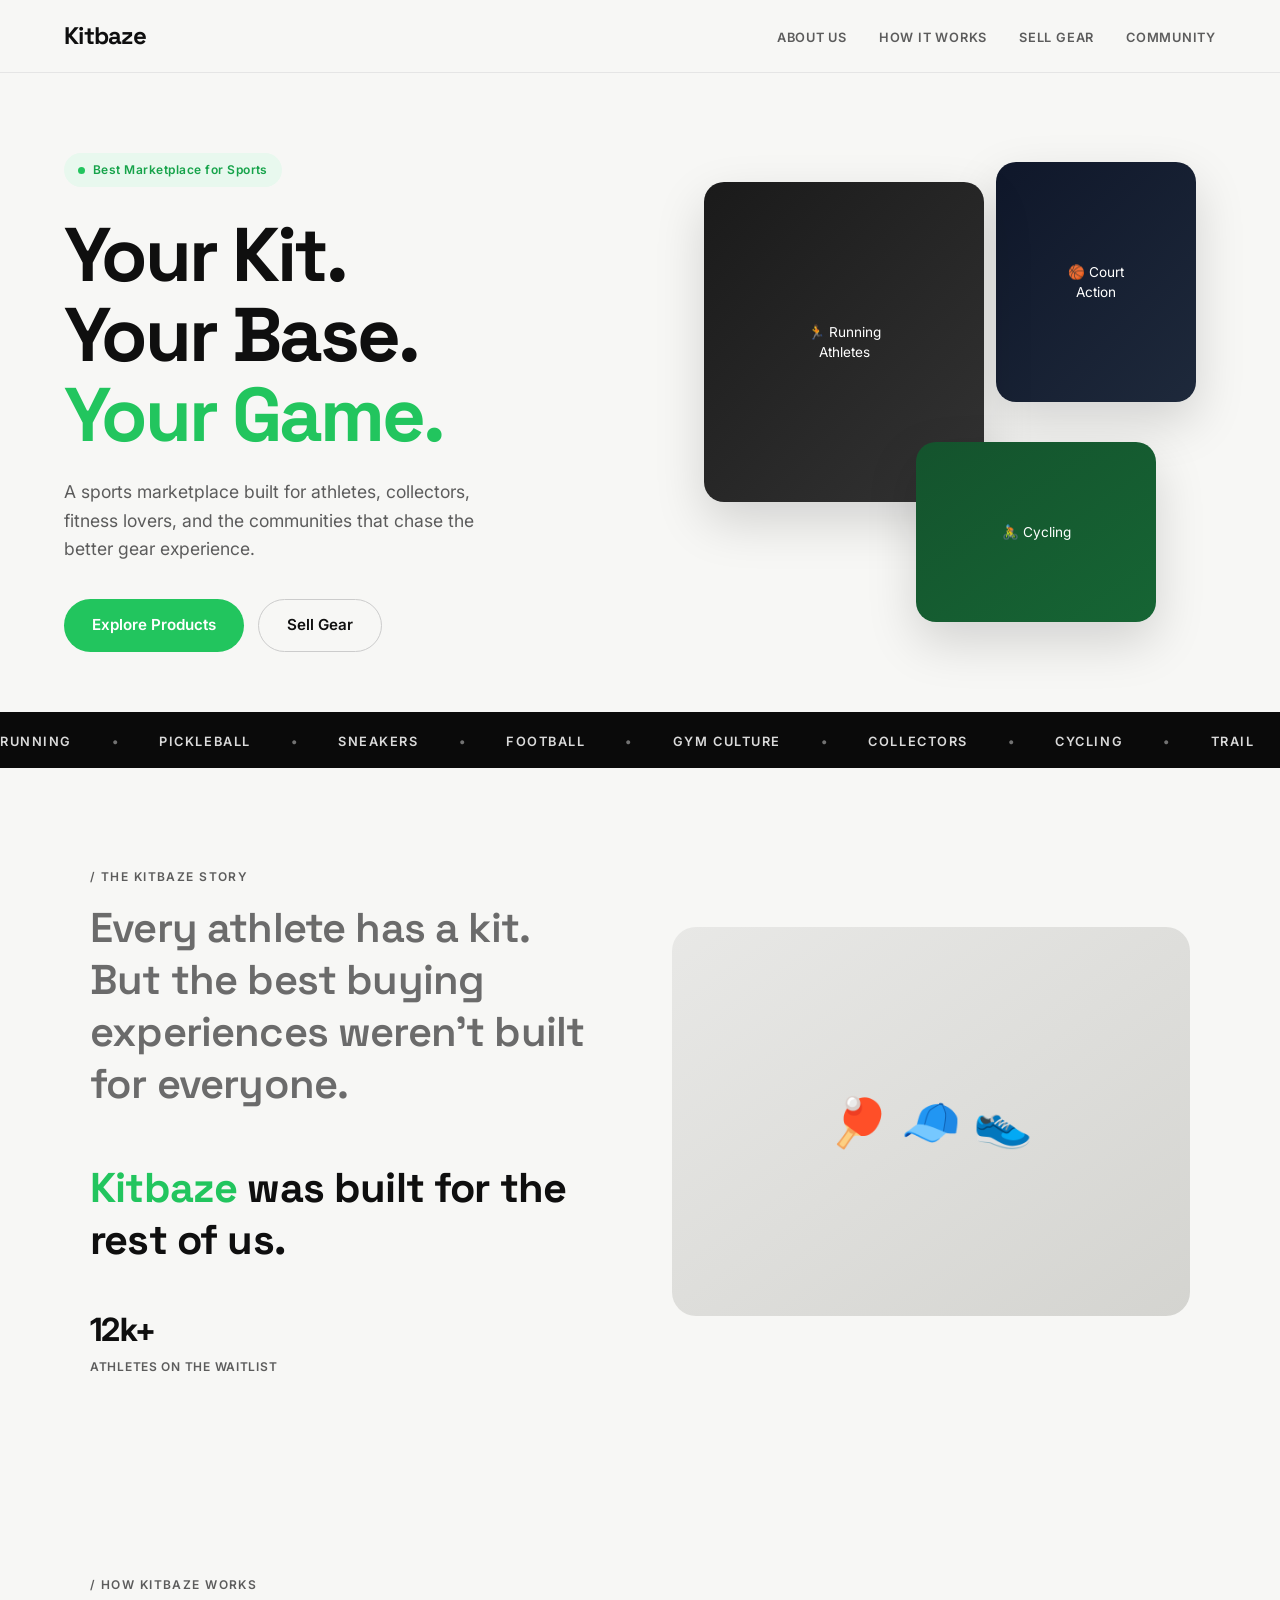
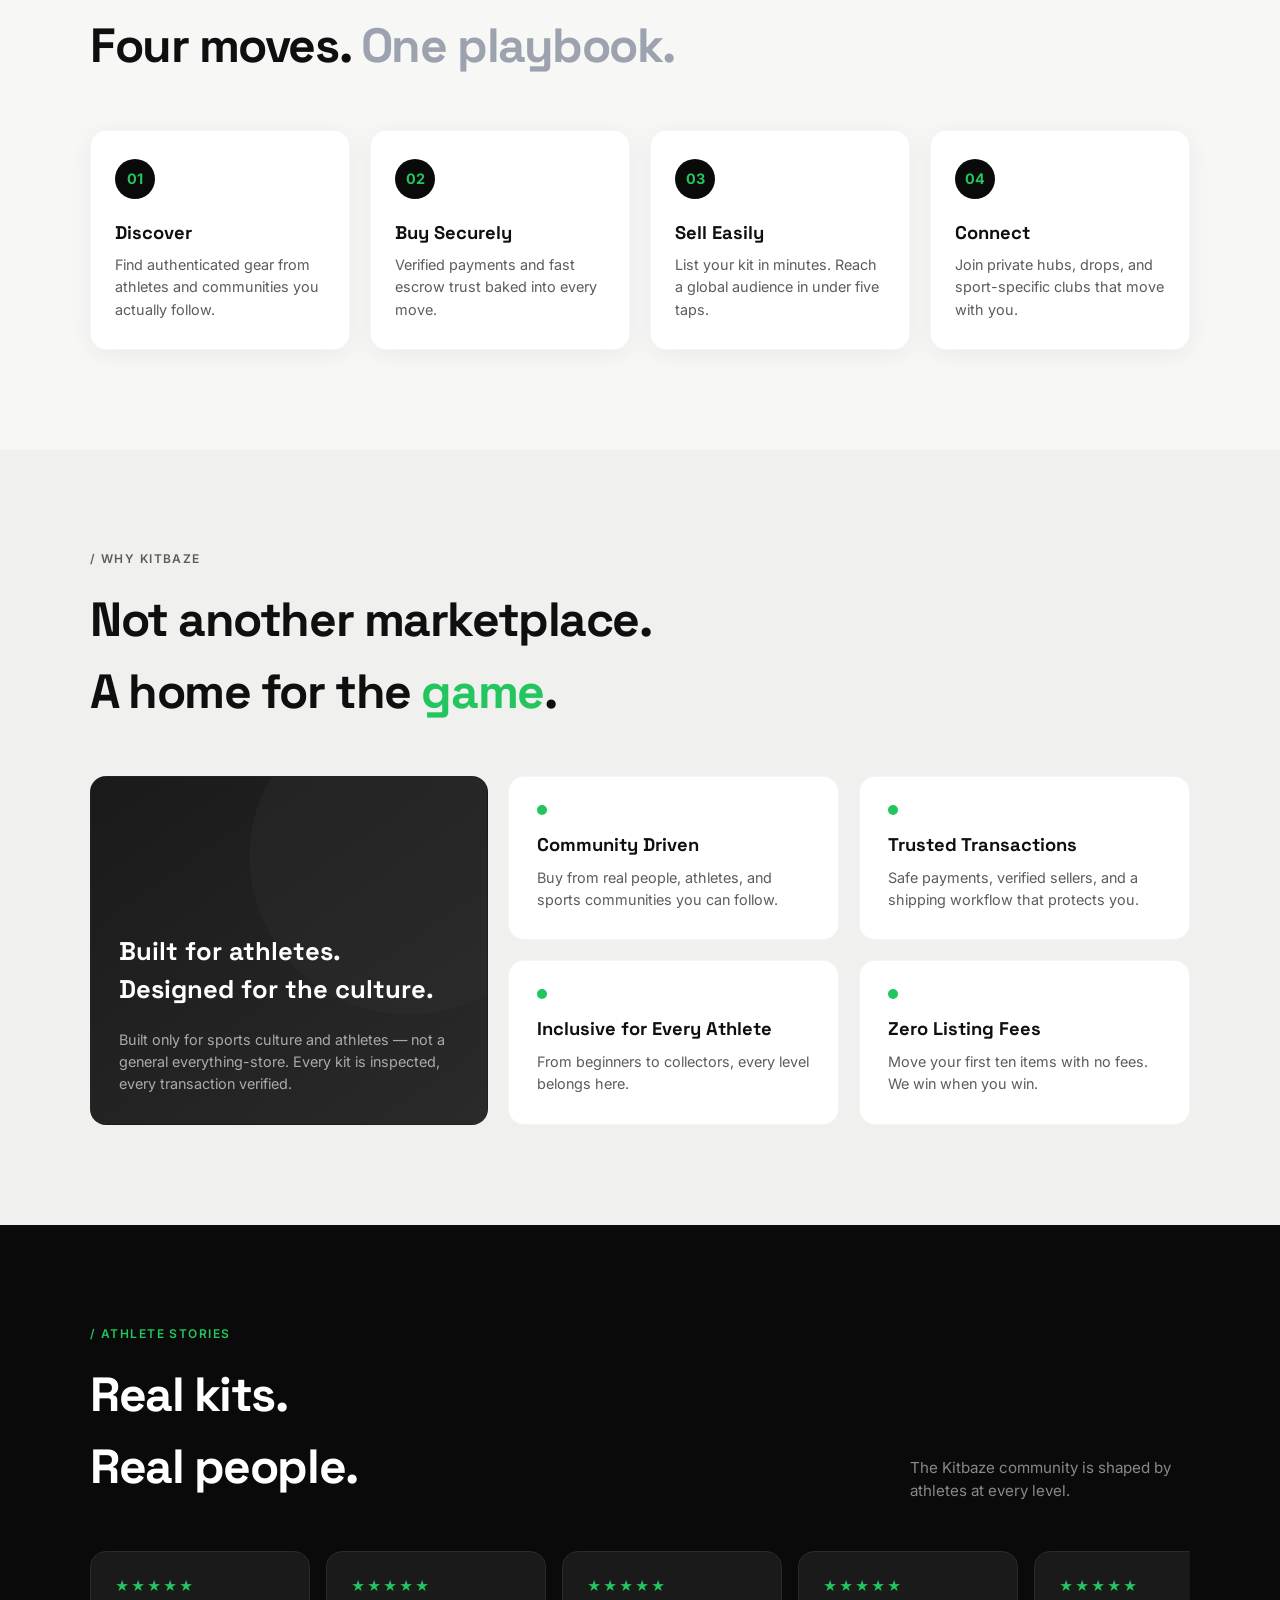
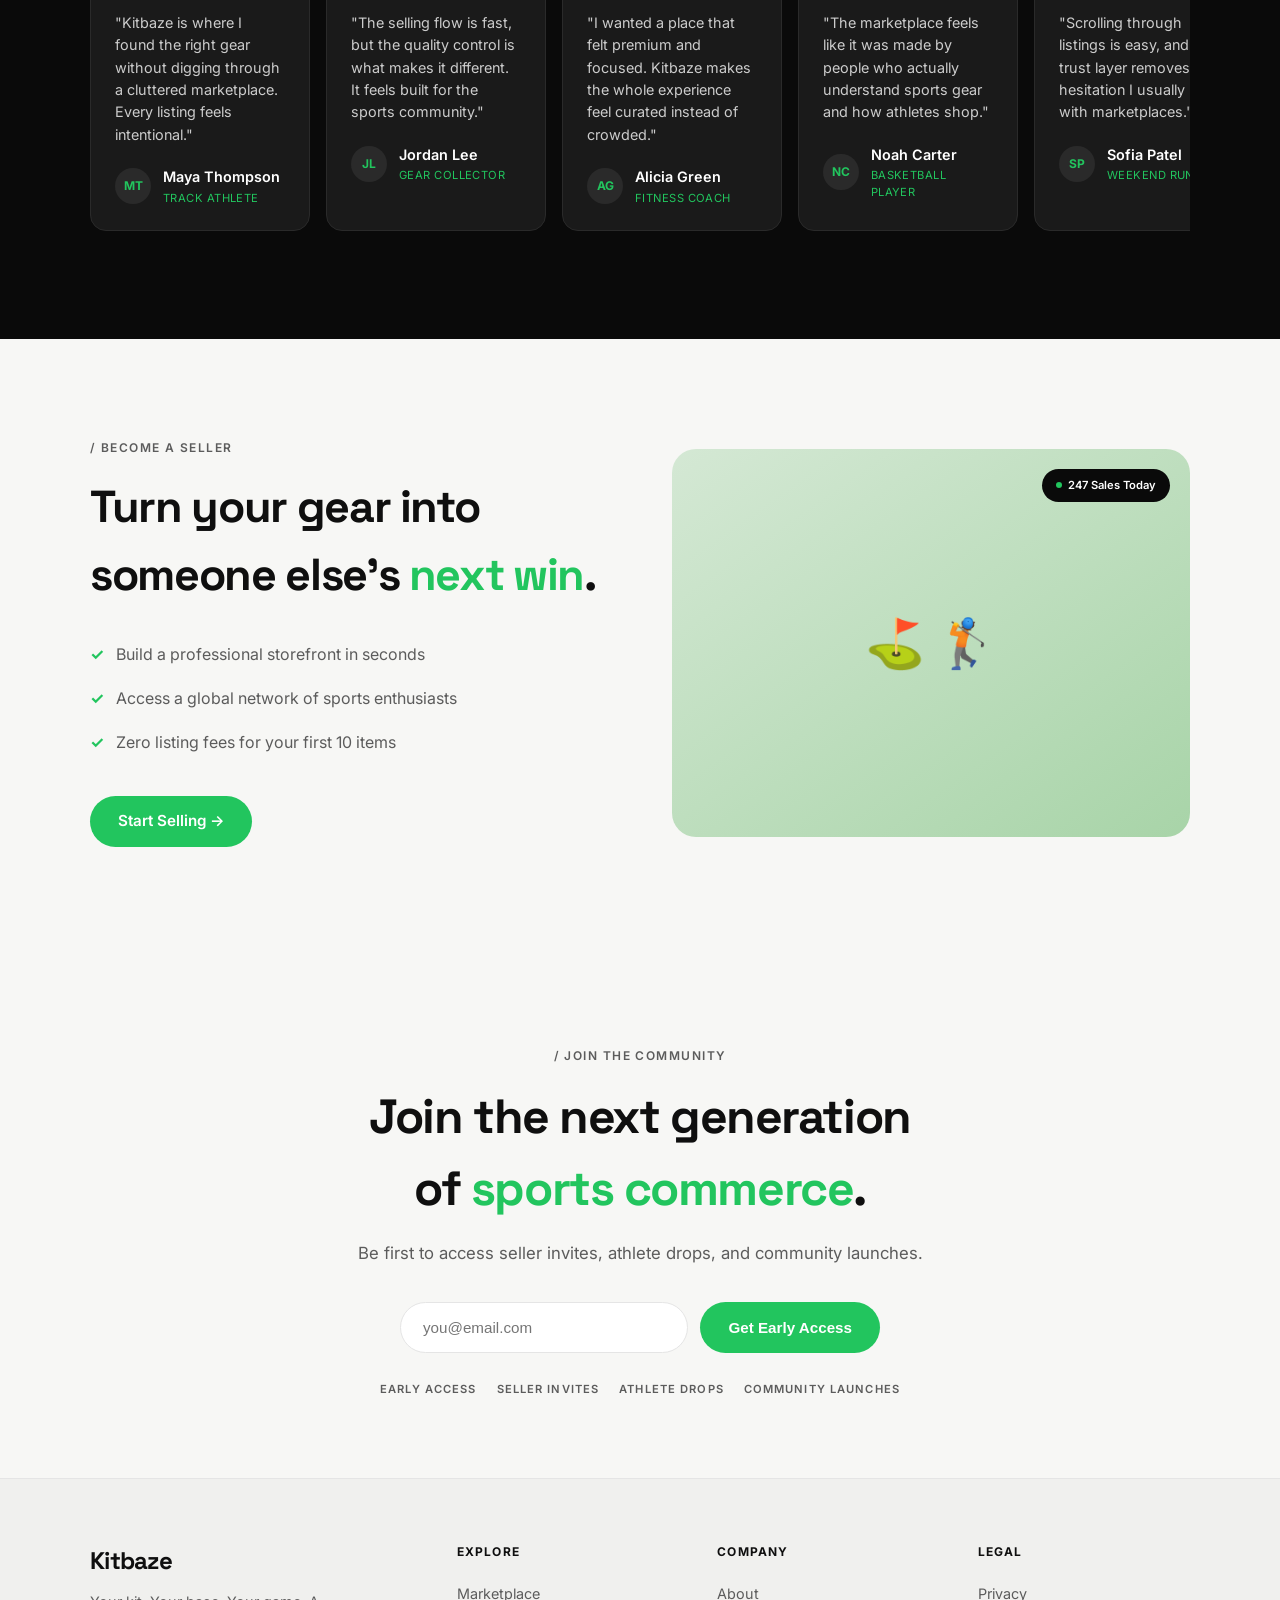
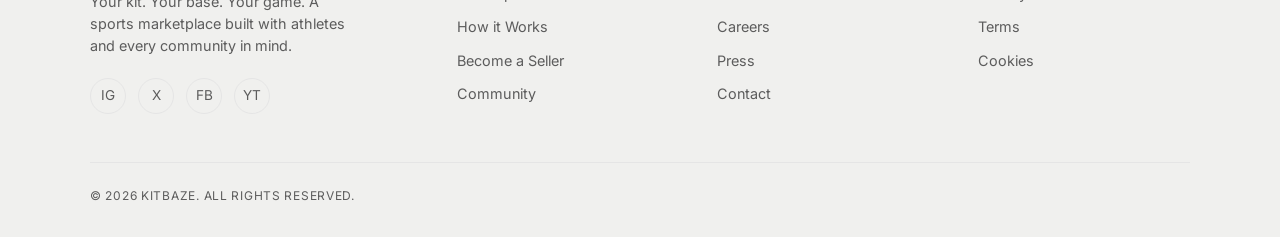
==== index.html @ f2228d8c "Add Kitbaze landing page recreation" ====
<!DOCTYPE html>
<html lang="en">
<head>
  <meta charset="UTF-8" />
  <meta name="viewport" content="width=device-width, initial-scale=1.0" />
  <title>Kitbaze — Your Kit. Your Base. Your Game.</title>
  <meta name="description" content="A sports marketplace built for athletes, collectors, fitness lovers, and the communities that chase the better gear experience." />
  <link rel="preconnect" href="https://fonts.googleapis.com" />
  <link rel="preconnect" href="https://fonts.gstatic.com" crossorigin />
  <link href="https://fonts.googleapis.com/css2?family=Inter:wght@400;500;600;700;800&family=Space+Grotesk:wght@500;600;700&display=swap" rel="stylesheet" />
  <style>
    :root {
      --green: #22c55e;
      --green-dark: #16a34a;
      --green-light: #4ade80;
      --bg: #f7f7f5;
      --bg-card: #ffffff;
      --text: #0f0f0f;
      --text-muted: #5c5c5c;
      --border: #e5e5e5;
      --dark: #0a0a0a;
      --radius: 16px;
      --radius-sm: 12px;
      --shadow: 0 4px 24px rgba(0,0,0,0.06);
    }

    * {
      margin: 0;
      padding: 0;
      box-sizing: border-box;
    }

    html {
      scroll-behavior: smooth;
    }

    body {
      font-family: 'Inter', system-ui, -apple-system, sans-serif;
      background: var(--bg);
      color: var(--text);
      line-height: 1.5;
      -webkit-font-smoothing: antialiased;
    }

    h1, h2, h3, .logo {
      font-family: 'Space Grotesk', 'Inter', sans-serif;
    }

    a {
      text-decoration: none;
      color: inherit;
    }

    img {
      max-width: 100%;
      display: block;
    }

    /* ========== NAV ========== */
    .nav {
      position: sticky;
      top: 0;
      z-index: 100;
      background: rgba(247, 247, 245, 0.92);
      backdrop-filter: blur(12px);
      border-bottom: 1px solid var(--border);
    }

    .nav-inner {
      max-width: 1200px;
      margin: 0 auto;
      padding: 18px 24px;
      display: flex;
      align-items: center;
      justify-content: space-between;
    }

    .logo {
      font-size: 1.5rem;
      font-weight: 700;
      letter-spacing: -0.03em;
    }

    .nav-links {
      display: flex;
      gap: 32px;
      list-style: none;
    }

    .nav-links a {
      font-size: 0.8rem;
      font-weight: 600;
      letter-spacing: 0.06em;
      text-transform: uppercase;
      color: var(--text-muted);
      transition: color 0.2s;
    }

    .nav-links a:hover {
      color: var(--text);
    }

    .nav-cta {
      display: none;
    }

    /* ========== HERO ========== */
    .hero {
      max-width: 1200px;
      margin: 0 auto;
      padding: 80px 24px 60px;
      display: grid;
      grid-template-columns: 1fr 1fr;
      gap: 48px;
      align-items: center;
    }

    .badge {
      display: inline-flex;
      align-items: center;
      gap: 8px;
      background: #e8f8ee;
      color: var(--green-dark);
      font-size: 0.75rem;
      font-weight: 600;
      letter-spacing: 0.04em;
      padding: 8px 14px;
      border-radius: 999px;
      margin-bottom: 28px;
    }

    .badge::before {
      content: '';
      width: 7px;
      height: 7px;
      background: var(--green);
      border-radius: 50%;
    }

    .hero h1 {
      font-size: clamp(3rem, 6vw, 4.75rem);
      font-weight: 700;
      line-height: 1.05;
      letter-spacing: -0.04em;
      margin-bottom: 24px;
    }

    .hero h1 .green {
      color: var(--green);
    }

    .hero-desc {
      font-size: 1.1rem;
      color: var(--text-muted);
      max-width: 420px;
      margin-bottom: 36px;
      line-height: 1.6;
    }

    .hero-btns {
      display: flex;
      gap: 14px;
      flex-wrap: wrap;
    }

    .btn {
      display: inline-flex;
      align-items: center;
      justify-content: center;
      gap: 8px;
      padding: 14px 28px;
      border-radius: 999px;
      font-weight: 600;
      font-size: 0.95rem;
      transition: all 0.2s;
      cursor: pointer;
      border: none;
    }

    .btn-primary {
      background: var(--green);
      color: #fff;
    }

    .btn-primary:hover {
      background: var(--green-dark);
      transform: translateY(-1px);
    }

    .btn-outline {
      background: transparent;
      color: var(--text);
      border: 1.5px solid #ccc;
    }

    .btn-outline:hover {
      border-color: var(--text);
    }

    .hero-images {
      position: relative;
      height: 480px;
    }

    .hero-img {
      position: absolute;
      border-radius: 20px;
      object-fit: cover;
      box-shadow: 0 20px 50px rgba(0,0,0,0.15);
    }

    .hero-img-1 {
      width: 280px;
      height: 320px;
      top: 20px;
      left: 40px;
      z-index: 2;
      background: linear-gradient(135deg, #1a1a1a, #333);
    }

    .hero-img-2 {
      width: 200px;
      height: 240px;
      top: 0;
      right: 20px;
      z-index: 1;
      background: linear-gradient(135deg, #0f172a, #1e293b);
    }

    .hero-img-3 {
      width: 240px;
      height: 180px;
      bottom: 20px;
      right: 60px;
      z-index: 3;
      background: linear-gradient(145deg, #14532d, #166534);
    }

    /* ========== MARQUEE ========== */
    .marquee-wrap {
      background: var(--dark);
      color: #fff;
      overflow: hidden;
      padding: 16px 0;
      white-space: nowrap;
    }

    .marquee {
      display: inline-flex;
      gap: 40px;
      animation: scroll 30s linear infinite;
    }

    .marquee span {
      font-size: 0.8rem;
      font-weight: 600;
      letter-spacing: 0.12em;
      text-transform: uppercase;
      opacity: 0.85;
    }

    .marquee span::after {
      content: '•';
      margin-left: 40px;
      opacity: 0.5;
    }

    @keyframes scroll {
      0% { transform: translateX(0); }
      100% { transform: translateX(-50%); }
    }

    /* ========== SECTIONS ========== */
    section {
      padding: 100px 24px;
    }

    .container {
      max-width: 1100px;
      margin: 0 auto;
    }

    .section-label {
      font-size: 0.75rem;
      font-weight: 600;
      letter-spacing: 0.12em;
      text-transform: uppercase;
      color: var(--text-muted);
      margin-bottom: 16px;
    }

    .section-label.green {
      color: var(--green);
    }

    /* ========== STORY ========== */
    .story {
      display: grid;
      grid-template-columns: 1fr 1fr;
      gap: 64px;
      align-items: center;
    }

    .story h2 {
      font-size: clamp(1.8rem, 3.5vw, 2.6rem);
      font-weight: 600;
      line-height: 1.25;
      letter-spacing: -0.02em;
      color: #6b6b6b;
      margin-bottom: 12px;
    }

    .story h2 strong {
      color: var(--text);
      font-weight: 700;
    }

    .story h2 .green {
      color: var(--green);
    }

    .story-img {
      border-radius: 24px;
      overflow: hidden;
      aspect-ratio: 4/3;
      background: linear-gradient(145deg, #e8e8e6, #d4d4d0);
      display: flex;
      align-items: center;
      justify-content: center;
      font-size: 3rem;
    }

    .stats {
      display: flex;
      gap: 40px;
      margin-top: 40px;
    }

    .stat-num {
      font-size: 2rem;
      font-weight: 700;
      letter-spacing: -0.02em;
    }

    .stat-label {
      font-size: 0.75rem;
      font-weight: 600;
      letter-spacing: 0.06em;
      text-transform: uppercase;
      color: var(--text-muted);
      margin-top: 4px;
    }

    /* ========== HOW IT WORKS ========== */
    .how h2 {
      font-size: clamp(2rem, 4vw, 3rem);
      font-weight: 700;
      letter-spacing: -0.03em;
      margin-bottom: 48px;
    }

    .how h2 span {
      color: #9ca3af;
    }

    .steps {
      display: grid;
      grid-template-columns: repeat(4, 1fr);
      gap: 20px;
    }

    .step {
      background: var(--bg-card);
      border-radius: var(--radius);
      padding: 28px 24px;
      box-shadow: var(--shadow);
      border: 1px solid rgba(0,0,0,0.04);
    }

    .step-num {
      width: 40px;
      height: 40px;
      background: var(--dark);
      color: var(--green);
      border-radius: 50%;
      display: flex;
      align-items: center;
      justify-content: center;
      font-weight: 700;
      font-size: 0.9rem;
      margin-bottom: 20px;
    }

    .step h3 {
      font-size: 1.15rem;
      font-weight: 700;
      margin-bottom: 8px;
    }

    .step p {
      font-size: 0.9rem;
      color: var(--text-muted);
      line-height: 1.55;
    }

    /* ========== WHY ========== */
    .why {
      background: #f0f0ee;
    }

    .why h2 {
      font-size: clamp(2rem, 4vw, 3rem);
      font-weight: 700;
      letter-spacing: -0.03em;
      margin-bottom: 48px;
      max-width: 600px;
    }

    .why h2 .green {
      color: var(--green);
    }

    .features {
      display: grid;
      grid-template-columns: 1.2fr 1fr 1fr;
      gap: 20px;
    }

    .feature-card {
      background: var(--bg-card);
      border-radius: var(--radius);
      padding: 28px;
      border: 1px solid rgba(0,0,0,0.04);
    }

    .feature-card.featured {
      background: linear-gradient(145deg, #1a1a1a, #2a2a2a);
      color: #fff;
      grid-row: span 2;
      display: flex;
      flex-direction: column;
      justify-content: flex-end;
      min-height: 320px;
      position: relative;
      overflow: hidden;
    }

    .feature-card.featured::before {
      content: '';
      position: absolute;
      inset: 0;
      background: url('data:image/svg+xml,<svg xmlns="http://www.w3.org/2000/svg" viewBox="0 0 100 100"><circle cx="80" cy="20" r="40" fill="%23333" opacity="0.3"/></svg>');
      background-size: cover;
    }

    .feature-card.featured h3 {
      font-size: 1.6rem;
      position: relative;
      z-index: 1;
    }

    .feature-card.featured p {
      color: #aaa;
      position: relative;
      z-index: 1;
      margin-top: 12px;
    }

    .feature-dot {
      width: 10px;
      height: 10px;
      background: var(--green);
      border-radius: 50%;
      margin-bottom: 16px;
    }

    .feature-card h3 {
      font-size: 1.15rem;
      font-weight: 700;
      margin-bottom: 8px;
    }

    .feature-card p {
      font-size: 0.9rem;
      color: var(--text-muted);
      line-height: 1.55;
    }

    /* ========== TESTIMONIALS ========== */
    .testimonials {
      background: var(--dark);
      color: #fff;
    }

    .testimonials .section-label {
      color: var(--green);
    }

    .testimonials-header {
      display: flex;
      justify-content: space-between;
      align-items: flex-end;
      margin-bottom: 48px;
    }

    .testimonials h2 {
      font-size: clamp(2rem, 4vw, 3rem);
      font-weight: 700;
      letter-spacing: -0.03em;
    }

    .testimonials-sub {
      color: #888;
      max-width: 280px;
      font-size: 0.95rem;
    }

    .testimonial-grid {
      display: grid;
      grid-template-columns: repeat(5, 1fr);
      gap: 16px;
      overflow-x: auto;
      padding-bottom: 8px;
    }

    .testimonial {
      background: #1a1a1a;
      border-radius: var(--radius);
      padding: 24px;
      min-width: 220px;
      border: 1px solid #2a2a2a;
    }

    .stars {
      color: var(--green);
      font-size: 0.85rem;
      letter-spacing: 2px;
      margin-bottom: 16px;
    }

    .testimonial p {
      font-size: 0.9rem;
      line-height: 1.55;
      color: #ccc;
      margin-bottom: 20px;
    }

    .author {
      display: flex;
      align-items: center;
      gap: 12px;
    }

    .author-avatar {
      width: 36px;
      height: 36px;
      border-radius: 50%;
      background: #2a2a2a;
      display: flex;
      align-items: center;
      justify-content: center;
      font-size: 0.75rem;
      font-weight: 700;
      color: var(--green);
    }

    .author-name {
      font-weight: 600;
      font-size: 0.9rem;
    }

    .author-role {
      font-size: 0.7rem;
      color: var(--green);
      letter-spacing: 0.04em;
      text-transform: uppercase;
      margin-top: 2px;
    }

    /* ========== SELLER ========== */
    .seller {
      display: grid;
      grid-template-columns: 1fr 1fr;
      gap: 64px;
      align-items: center;
    }

    .seller h2 {
      font-size: clamp(2rem, 4vw, 2.8rem);
      font-weight: 700;
      letter-spacing: -0.03em;
      margin-bottom: 24px;
    }

    .seller h2 .green {
      color: var(--green);
    }

    .seller-list {
      list-style: none;
      margin-bottom: 32px;
    }

    .seller-list li {
      display: flex;
      align-items: center;
      gap: 12px;
      padding: 10px 0;
      font-size: 1rem;
      color: var(--text-muted);
    }

    .seller-list li::before {
      content: '✓';
      color: var(--green);
      font-weight: 700;
    }

    .seller-img {
      border-radius: 24px;
      aspect-ratio: 4/3;
      background: linear-gradient(145deg, #d4e8d4, #a8d4a8);
      display: flex;
      align-items: center;
      justify-content: center;
      font-size: 3rem;
      position: relative;
    }

    .seller-badge {
      position: absolute;
      top: 20px;
      right: 20px;
      background: var(--dark);
      color: #fff;
      font-size: 0.7rem;
      font-weight: 600;
      padding: 8px 14px;
      border-radius: 999px;
      display: flex;
      align-items: center;
      gap: 6px;
    }

    .seller-badge::before {
      content: '';
      width: 6px;
      height: 6px;
      background: var(--green);
      border-radius: 50%;
    }

    /* ========== CTA ========== */
    .cta {
      text-align: center;
      padding: 100px 24px 80px;
    }

    .cta h2 {
      font-size: clamp(2rem, 4vw, 3rem);
      font-weight: 700;
      letter-spacing: -0.03em;
      margin-bottom: 16px;
    }

    .cta h2 .green {
      color: var(--green);
    }

    .cta-desc {
      color: var(--text-muted);
      margin-bottom: 36px;
      font-size: 1.05rem;
    }

    .cta-form {
      display: flex;
      gap: 12px;
      max-width: 480px;
      margin: 0 auto 28px;
      flex-wrap: wrap;
      justify-content: center;
    }

    .cta-form input {
      flex: 1;
      min-width: 220px;
      padding: 16px 22px;
      border-radius: 999px;
      border: 1.5px solid var(--border);
      background: #fff;
      font-size: 0.95rem;
      outline: none;
      transition: border-color 0.2s;
    }

    .cta-form input:focus {
      border-color: var(--green);
    }

    .cta-tags {
      display: flex;
      gap: 20px;
      justify-content: center;
      flex-wrap: wrap;
      font-size: 0.7rem;
      font-weight: 600;
      letter-spacing: 0.1em;
      text-transform: uppercase;
      color: var(--text-muted);
    }

    /* ========== FOOTER ========== */
    footer {
      background: #f0f0ee;
      padding: 64px 24px 32px;
      border-top: 1px solid var(--border);
    }

    .footer-inner {
      max-width: 1100px;
      margin: 0 auto;
      display: grid;
      grid-template-columns: 1.5fr 1fr 1fr 1fr;
      gap: 48px;
      margin-bottom: 48px;
    }

    .footer-brand p {
      color: var(--text-muted);
      font-size: 0.9rem;
      margin-top: 12px;
      max-width: 260px;
      line-height: 1.55;
    }

    .footer-social {
      display: flex;
      gap: 12px;
      margin-top: 20px;
    }

    .footer-social a {
      width: 36px;
      height: 36px;
      border-radius: 50%;
      border: 1px solid var(--border);
      display: flex;
      align-items: center;
      justify-content: center;
      font-size: 0.85rem;
      color: var(--text-muted);
      transition: all 0.2s;
    }

    .footer-social a:hover {
      border-color: var(--text);
      color: var(--text);
    }

    .footer-col h4 {
      font-size: 0.75rem;
      font-weight: 700;
      letter-spacing: 0.1em;
      text-transform: uppercase;
      margin-bottom: 16px;
    }

    .footer-col a {
      display: block;
      color: var(--text-muted);
      font-size: 0.9rem;
      padding: 6px 0;
      transition: color 0.2s;
    }

    .footer-col a:hover {
      color: var(--text);
    }

    .footer-bottom {
      max-width: 1100px;
      margin: 0 auto;
      padding-top: 24px;
      border-top: 1px solid var(--border);
      font-size: 0.75rem;
      color: var(--text-muted);
      letter-spacing: 0.06em;
    }

    /* ========== RESPONSIVE ========== */
    @media (max-width: 900px) {
      .hero,
      .story,
      .seller {
        grid-template-columns: 1fr;
      }

      .hero-images {
        height: 360px;
        order: -1;
      }

      .steps {
        grid-template-columns: 1fr 1fr;
      }

      .features {
        grid-template-columns: 1fr;
      }

      .feature-card.featured {
        grid-row: auto;
        min-height: 240px;
      }

      .testimonial-grid {
        grid-template-columns: repeat(5, 260px);
      }

      .footer-inner {
        grid-template-columns: 1fr 1fr;
      }

      .nav-links {
        display: none;
      }
    }

    @media (max-width: 600px) {
      .steps {
        grid-template-columns: 1fr;
      }

      .footer-inner {
        grid-template-columns: 1fr;
      }

      .hero h1 {
        font-size: 2.6rem;
      }
    }
  </style>
</head>
<body>
  <!-- NAV -->
  <nav class="nav">
    <div class="nav-inner">
      <a href="/" class="logo">Kitbaze</a>
      <ul class="nav-links">
        <li><a href="#about">About Us</a></li>
        <li><a href="#how">How It Works</a></li>
        <li><a href="#sell">Sell Gear</a></li>
        <li><a href="#community">Community</a></li>
      </ul>
    </div>
  </nav>

  <!-- HERO -->
  <header class="hero">
    <div>
      <div class="badge">Best Marketplace for Sports</div>
      <h1>
        Your Kit.<br />
        Your Base.<br />
        <span class="green">Your Game.</span>
      </h1>
      <p class="hero-desc">
        A sports marketplace built for athletes, collectors, fitness lovers, and the communities that chase the better gear experience.
      </p>
      <div class="hero-btns">
        <a href="#explore" class="btn btn-primary">Explore Products</a>
        <a href="#sell" class="btn btn-outline">Sell Gear</a>
      </div>
    </div>
    <div class="hero-images">
      <div class="hero-img hero-img-1" style="display:flex;align-items:center;justify-content:center;color:#fff;font-size:0.85rem;text-align:center;padding:20px;">🏃 Running<br/>Athletes</div>
      <div class="hero-img hero-img-2" style="display:flex;align-items:center;justify-content:center;color:#fff;font-size:0.85rem;text-align:center;padding:16px;">🏀 Court<br/>Action</div>
      <div class="hero-img hero-img-3" style="display:flex;align-items:center;justify-content:center;color:#fff;font-size:0.85rem;text-align:center;padding:16px;">🚴 Cycling</div>
    </div>
  </header>

  <!-- MARQUEE -->
  <div class="marquee-wrap">
    <div class="marquee">
      <span>Running</span>
      <span>Pickleball</span>
      <span>Sneakers</span>
      <span>Football</span>
      <span>Gym Culture</span>
      <span>Collectors</span>
      <span>Cycling</span>
      <span>Trail</span>
      <span>Triathlon</span>
      <span>Marathons</span>
      <span>Track & Field</span>
      <span>Swim</span>
      <span>Hiking</span>
      <span>Yoga</span>
      <span>Climbing</span>
      <span>CrossFit</span>
      <!-- duplicate for seamless loop -->
      <span>Running</span>
      <span>Pickleball</span>
      <span>Sneakers</span>
      <span>Football</span>
      <span>Gym Culture</span>
      <span>Collectors</span>
      <span>Cycling</span>
      <span>Trail</span>
      <span>Triathlon</span>
      <span>Marathons</span>
      <span>Track & Field</span>
      <span>Swim</span>
      <span>Hiking</span>
      <span>Yoga</span>
      <span>Climbing</span>
      <span>CrossFit</span>
    </div>
  </div>

  <!-- STORY -->
  <section id="about">
    <div class="container story">
      <div>
        <div class="section-label">/ The Kitbaze Story</div>
        <h2>
          Every athlete has a kit.<br />
          But the best buying experiences weren't built for everyone.<br /><br />
          <strong><span class="green">Kitbaze</span> was built for the rest of us.</strong>
        </h2>
        <div class="stats">
          <div>
            <div class="stat-num">12k+</div>
            <div class="stat-label">Athletes on the Waitlist</div>
          </div>
        </div>
      </div>
      <div class="story-img">🏓 🧢 👟</div>
    </div>
  </section>

  <!-- HOW IT WORKS -->
  <section id="how">
    <div class="container how">
      <div class="section-label">/ How Kitbaze Works</div>
      <h2>Four moves. <span>One playbook.</span></h2>
      <div class="steps">
        <div class="step">
          <div class="step-num">01</div>
          <h3>Discover</h3>
          <p>Find authenticated gear from athletes and communities you actually follow.</p>
        </div>
        <div class="step">
          <div class="step-num">02</div>
          <h3>Buy Securely</h3>
          <p>Verified payments and fast escrow trust baked into every move.</p>
        </div>
        <div class="step">
          <div class="step-num">03</div>
          <h3>Sell Easily</h3>
          <p>List your kit in minutes. Reach a global audience in under five taps.</p>
        </div>
        <div class="step">
          <div class="step-num">04</div>
          <h3>Connect</h3>
          <p>Join private hubs, drops, and sport-specific clubs that move with you.</p>
        </div>
      </div>
    </div>
  </section>

  <!-- WHY KITBAZE -->
  <section class="why">
    <div class="container">
      <div class="section-label">/ Why Kitbaze</div>
      <h2>Not another marketplace.<br />A home for the <span class="green">game</span>.</h2>
      <div class="features">
        <div class="feature-card featured">
          <h3>Built for athletes.<br />Designed for the culture.</h3>
          <p>Built only for sports culture and athletes — not a general everything-store. Every kit is inspected, every transaction verified.</p>
        </div>
        <div class="feature-card">
          <div class="feature-dot"></div>
          <h3>Community Driven</h3>
          <p>Buy from real people, athletes, and sports communities you can follow.</p>
        </div>
        <div class="feature-card">
          <div class="feature-dot"></div>
          <h3>Trusted Transactions</h3>
          <p>Safe payments, verified sellers, and a shipping workflow that protects you.</p>
        </div>
        <div class="feature-card">
          <div class="feature-dot"></div>
          <h3>Inclusive for Every Athlete</h3>
          <p>From beginners to collectors, every level belongs here.</p>
        </div>
        <div class="feature-card">
          <div class="feature-dot"></div>
          <h3>Zero Listing Fees</h3>
          <p>Move your first ten items with no fees. We win when you win.</p>
        </div>
      </div>
    </div>
  </section>

  <!-- TESTIMONIALS -->
  <section class="testimonials" id="community">
    <div class="container">
      <div class="testimonials-header">
        <div>
          <div class="section-label">/ Athlete Stories</div>
          <h2>Real kits.<br />Real people.</h2>
        </div>
        <p class="testimonials-sub">The Kitbaze community is shaped by athletes at every level.</p>
      </div>
      <div class="testimonial-grid">
        <div class="testimonial">
          <div class="stars">★★★★★</div>
          <p>"Kitbaze is where I found the right gear without digging through a cluttered marketplace. Every listing feels intentional."</p>
          <div class="author">
            <div class="author-avatar">MT</div>
            <div>
              <div class="author-name">Maya Thompson</div>
              <div class="author-role">Track Athlete</div>
            </div>
          </div>
        </div>
        <div class="testimonial">
          <div class="stars">★★★★★</div>
          <p>"The selling flow is fast, but the quality control is what makes it different. It feels built for the sports community."</p>
          <div class="author">
            <div class="author-avatar">JL</div>
            <div>
              <div class="author-name">Jordan Lee</div>
              <div class="author-role">Gear Collector</div>
            </div>
          </div>
        </div>
        <div class="testimonial">
          <div class="stars">★★★★★</div>
          <p>"I wanted a place that felt premium and focused. Kitbaze makes the whole experience feel curated instead of crowded."</p>
          <div class="author">
            <div class="author-avatar">AG</div>
            <div>
              <div class="author-name">Alicia Green</div>
              <div class="author-role">Fitness Coach</div>
            </div>
          </div>
        </div>
        <div class="testimonial">
          <div class="stars">★★★★★</div>
          <p>"The marketplace feels like it was made by people who actually understand sports gear and how athletes shop."</p>
          <div class="author">
            <div class="author-avatar">NC</div>
            <div>
              <div class="author-name">Noah Carter</div>
              <div class="author-role">Basketball Player</div>
            </div>
          </div>
        </div>
        <div class="testimonial">
          <div class="stars">★★★★★</div>
          <p>"Scrolling through listings is easy, and the trust layer removes the hesitation I usually have with marketplaces."</p>
          <div class="author">
            <div class="author-avatar">SP</div>
            <div>
              <div class="author-name">Sofia Patel</div>
              <div class="author-role">Weekend Runner</div>
            </div>
          </div>
        </div>
      </div>
    </div>
  </section>

  <!-- SELLER -->
  <section id="sell">
    <div class="container seller">
      <div>
        <div class="section-label">/ Become a Seller</div>
        <h2>Turn your gear into someone else's <span class="green">next win</span>.</h2>
        <ul class="seller-list">
          <li>Build a professional storefront in seconds</li>
          <li>Access a global network of sports enthusiasts</li>
          <li>Zero listing fees for your first 10 items</li>
        </ul>
        <a href="#cta" class="btn btn-primary">Start Selling →</a>
      </div>
      <div class="seller-img">
        <div class="seller-badge">247 Sales Today</div>
        ⛳ 🏌️
      </div>
    </div>
  </section>

  <!-- CTA -->
  <section class="cta" id="cta">
    <div class="section-label">/ Join the Community</div>
    <h2>Join the next generation<br />of <span class="green">sports commerce</span>.</h2>
    <p class="cta-desc">Be first to access seller invites, athlete drops, and community launches.</p>
    <form class="cta-form" onsubmit="event.preventDefault(); alert('Thanks! You\'re on the list.');">
      <input type="email" placeholder="you@email.com" required />
      <button type="submit" class="btn btn-primary">Get Early Access</button>
    </form>
    <div class="cta-tags">
      <span>Early Access</span>
      <span>Seller Invites</span>
      <span>Athlete Drops</span>
      <span>Community Launches</span>
    </div>
  </section>

  <!-- FOOTER -->
  <footer>
    <div class="footer-inner">
      <div class="footer-brand">
        <div class="logo">Kitbaze</div>
        <p>Your kit. Your base. Your game. A sports marketplace built with athletes and every community in mind.</p>
        <div class="footer-social">
          <a href="#" aria-label="Instagram">IG</a>
          <a href="#" aria-label="X">X</a>
          <a href="#" aria-label="Facebook">FB</a>
          <a href="#" aria-label="YouTube">YT</a>
        </div>
      </div>
      <div class="footer-col">
        <h4>Explore</h4>
        <a href="#">Marketplace</a>
        <a href="#how">How it Works</a>
        <a href="#sell">Become a Seller</a>
        <a href="#community">Community</a>
      </div>
      <div class="footer-col">
        <h4>Company</h4>
        <a href="#about">About</a>
        <a href="#">Careers</a>
        <a href="#">Press</a>
        <a href="#">Contact</a>
      </div>
      <div class="footer-col">
        <h4>Legal</h4>
        <a href="#">Privacy</a>
        <a href="#">Terms</a>
        <a href="#">Cookies</a>
      </div>
    </div>
    <div class="footer-bottom">
      © 2026 KITBAZE. ALL RIGHTS RESERVED.
    </div>
  </footer>
</body>
</html>
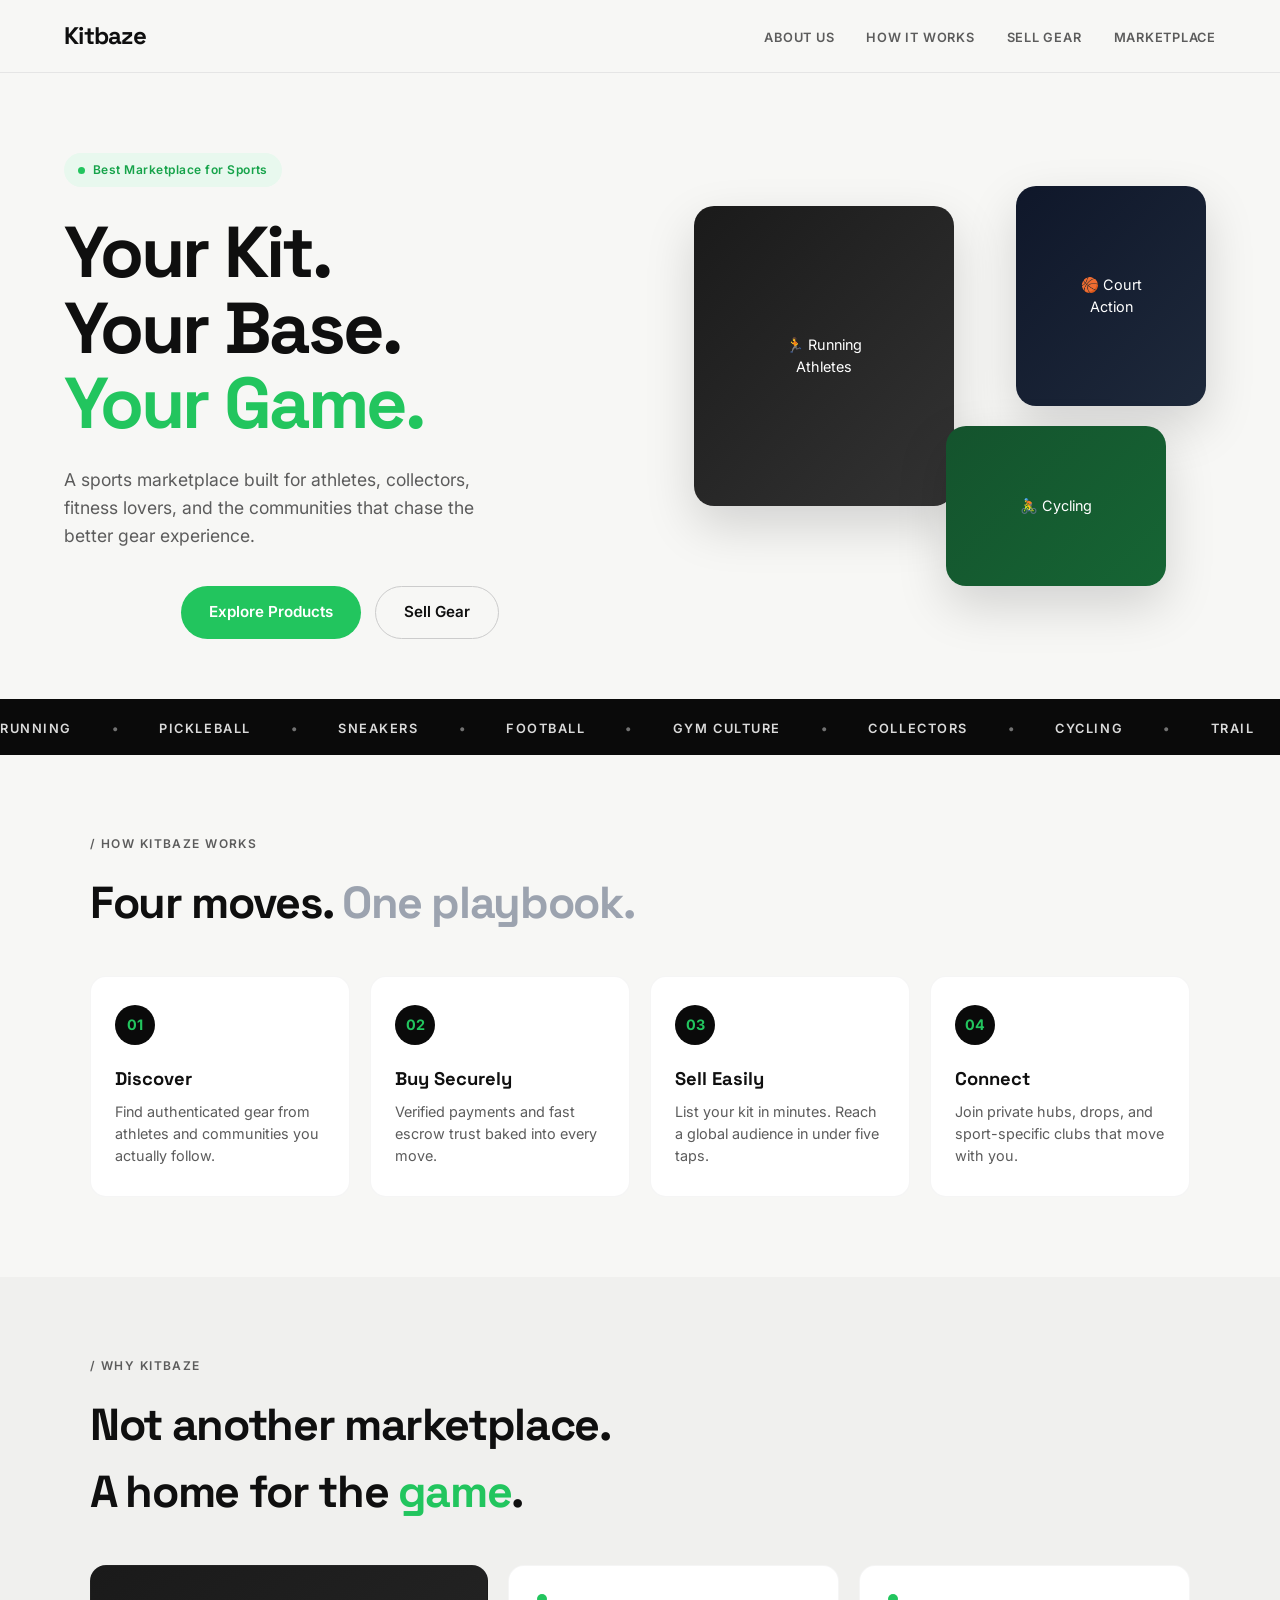
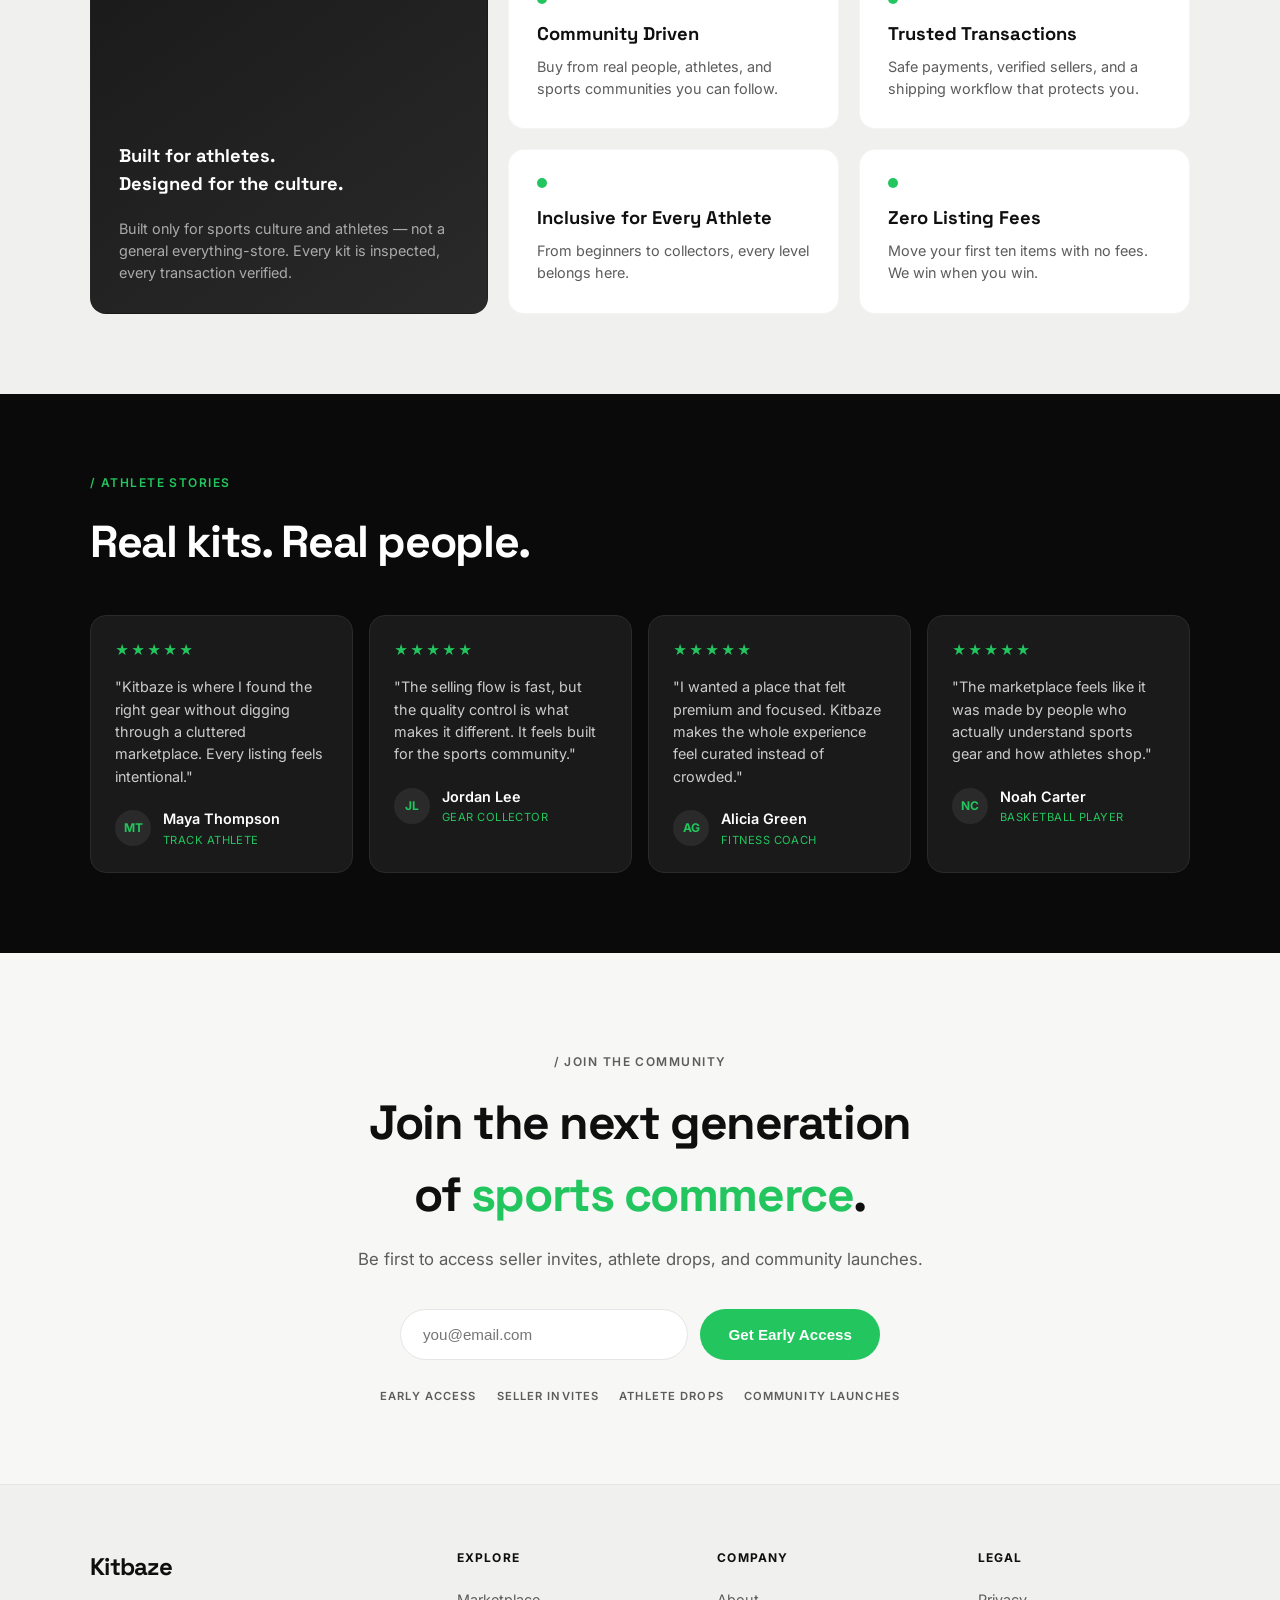
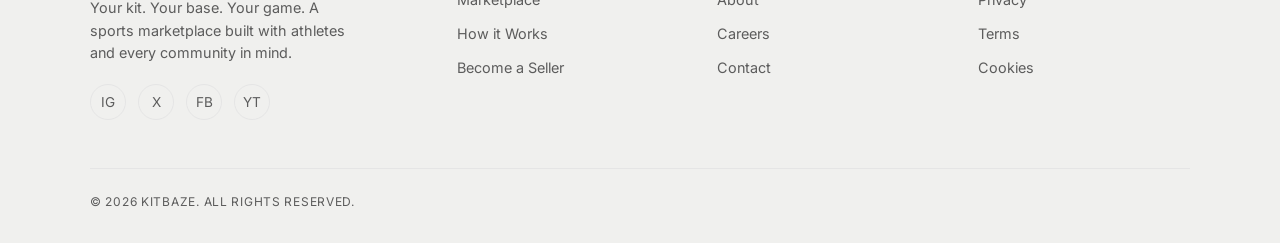
==== commit b9bca87c: "Update homepage with multi-page navigation and shared styles" ====
--- a/index.html
+++ b/index.html
@@ -8,1134 +8,234 @@
   <link rel="preconnect" href="https://fonts.googleapis.com" />
   <link rel="preconnect" href="https://fonts.gstatic.com" crossorigin />
   <link href="https://fonts.googleapis.com/css2?family=Inter:wght@400;500;600;700;800&family=Space+Grotesk:wght@500;600;700&display=swap" rel="stylesheet" />
+  <link rel="stylesheet" href="styles.css" />
   <style>
-    :root {
-      --green: #22c55e;
-      --green-dark: #16a34a;
-      --green-light: #4ade80;
-      --bg: #f7f7f5;
-      --bg-card: #ffffff;
-      --text: #0f0f0f;
-      --text-muted: #5c5c5c;
-      --border: #e5e5e5;
-      --dark: #0a0a0a;
-      --radius: 16px;
-      --radius-sm: 12px;
-      --shadow: 0 4px 24px rgba(0,0,0,0.06);
-    }
-
-    * {
-      margin: 0;
-      padding: 0;
-      box-sizing: border-box;
-    }
-
-    html {
-      scroll-behavior: smooth;
-    }
-
-    body {
-      font-family: 'Inter', system-ui, -apple-system, sans-serif;
-      background: var(--bg);
-      color: var(--text);
-      line-height: 1.5;
-      -webkit-font-smoothing: antialiased;
-    }
-
-    h1, h2, h3, .logo {
-      font-family: 'Space Grotesk', 'Inter', sans-serif;
-    }
-
-    a {
-      text-decoration: none;
-      color: inherit;
-    }
-
-    img {
-      max-width: 100%;
-      display: block;
-    }
-
-    /* ========== NAV ========== */
-    .nav {
-      position: sticky;
-      top: 0;
-      z-index: 100;
-      background: rgba(247, 247, 245, 0.92);
-      backdrop-filter: blur(12px);
-      border-bottom: 1px solid var(--border);
-    }
-
-    .nav-inner {
-      max-width: 1200px;
-      margin: 0 auto;
-      padding: 18px 24px;
-      display: flex;
-      align-items: center;
-      justify-content: space-between;
-    }
-
-    .logo {
-      font-size: 1.5rem;
-      font-weight: 700;
-      letter-spacing: -0.03em;
-    }
-
-    .nav-links {
-      display: flex;
-      gap: 32px;
-      list-style: none;
-    }
-
-    .nav-links a {
-      font-size: 0.8rem;
-      font-weight: 600;
-      letter-spacing: 0.06em;
-      text-transform: uppercase;
-      color: var(--text-muted);
-      transition: color 0.2s;
-    }
-
-    .nav-links a:hover {
-      color: var(--text);
-    }
-
-    .nav-cta {
-      display: none;
-    }
-
-    /* ========== HERO ========== */
     .hero {
-      max-width: 1200px;
-      margin: 0 auto;
-      padding: 80px 24px 60px;
-      display: grid;
-      grid-template-columns: 1fr 1fr;
-      gap: 48px;
-      align-items: center;
-    }
-
+      max-width: 1200px; margin: 0 auto; padding: 80px 24px 60px;
+      display: grid; grid-template-columns: 1fr 1fr; gap: 48px; align-items: center;
+    }
     .badge {
-      display: inline-flex;
-      align-items: center;
-      gap: 8px;
-      background: #e8f8ee;
-      color: var(--green-dark);
-      font-size: 0.75rem;
-      font-weight: 600;
-      letter-spacing: 0.04em;
-      padding: 8px 14px;
-      border-radius: 999px;
-      margin-bottom: 28px;
-    }
-
-    .badge::before {
-      content: '';
-      width: 7px;
-      height: 7px;
-      background: var(--green);
-      border-radius: 50%;
-    }
-
+      display: inline-flex; align-items: center; gap: 8px;
+      background: #e8f8ee; color: var(--green-dark); font-size: 0.75rem;
+      font-weight: 600; letter-spacing: 0.04em; padding: 8px 14px;
+      border-radius: 999px; margin-bottom: 28px;
+    }
+    .badge::before { content: ''; width: 7px; height: 7px; background: var(--green); border-radius: 50%; }
     .hero h1 {
-      font-size: clamp(3rem, 6vw, 4.75rem);
-      font-weight: 700;
-      line-height: 1.05;
-      letter-spacing: -0.04em;
-      margin-bottom: 24px;
-    }
-
-    .hero h1 .green {
-      color: var(--green);
-    }
-
-    .hero-desc {
-      font-size: 1.1rem;
-      color: var(--text-muted);
-      max-width: 420px;
-      margin-bottom: 36px;
-      line-height: 1.6;
-    }
-
-    .hero-btns {
-      display: flex;
-      gap: 14px;
-      flex-wrap: wrap;
-    }
-
-    .btn {
-      display: inline-flex;
-      align-items: center;
-      justify-content: center;
-      gap: 8px;
-      padding: 14px 28px;
-      border-radius: 999px;
-      font-weight: 600;
-      font-size: 0.95rem;
-      transition: all 0.2s;
-      cursor: pointer;
-      border: none;
-    }
-
-    .btn-primary {
-      background: var(--green);
-      color: #fff;
-    }
-
-    .btn-primary:hover {
-      background: var(--green-dark);
-      transform: translateY(-1px);
-    }
-
-    .btn-outline {
-      background: transparent;
-      color: var(--text);
-      border: 1.5px solid #ccc;
-    }
-
-    .btn-outline:hover {
-      border-color: var(--text);
-    }
-
-    .hero-images {
-      position: relative;
-      height: 480px;
-    }
-
+      font-size: clamp(3rem, 6vw, 4.5rem); font-weight: 700;
+      line-height: 1.05; letter-spacing: -0.04em; margin-bottom: 24px;
+    }
+    .hero h1 .green { color: var(--green); }
+    .hero-desc { font-size: 1.1rem; color: var(--text-muted); max-width: 420px; margin-bottom: 36px; line-height: 1.6; }
+    .hero-btns { display: flex; gap: 14px; flex-wrap: wrap; }
+    .hero-images { position: relative; height: 420px; }
     .hero-img {
-      position: absolute;
-      border-radius: 20px;
-      object-fit: cover;
-      box-shadow: 0 20px 50px rgba(0,0,0,0.15);
-    }
-
-    .hero-img-1 {
-      width: 280px;
-      height: 320px;
-      top: 20px;
-      left: 40px;
-      z-index: 2;
-      background: linear-gradient(135deg, #1a1a1a, #333);
-    }
-
-    .hero-img-2 {
-      width: 200px;
-      height: 240px;
-      top: 0;
-      right: 20px;
-      z-index: 1;
-      background: linear-gradient(135deg, #0f172a, #1e293b);
-    }
-
-    .hero-img-3 {
-      width: 240px;
-      height: 180px;
-      bottom: 20px;
-      right: 60px;
-      z-index: 3;
-      background: linear-gradient(145deg, #14532d, #166534);
-    }
-
-    /* ========== MARQUEE ========== */
-    .marquee-wrap {
-      background: var(--dark);
-      color: #fff;
-      overflow: hidden;
-      padding: 16px 0;
-      white-space: nowrap;
-    }
-
-    .marquee {
-      display: inline-flex;
-      gap: 40px;
-      animation: scroll 30s linear infinite;
-    }
-
-    .marquee span {
-      font-size: 0.8rem;
-      font-weight: 600;
-      letter-spacing: 0.12em;
-      text-transform: uppercase;
-      opacity: 0.85;
-    }
-
-    .marquee span::after {
-      content: '•';
-      margin-left: 40px;
-      opacity: 0.5;
-    }
-
-    @keyframes scroll {
-      0% { transform: translateX(0); }
-      100% { transform: translateX(-50%); }
-    }
-
-    /* ========== SECTIONS ========== */
-    section {
-      padding: 100px 24px;
-    }
-
-    .container {
-      max-width: 1100px;
-      margin: 0 auto;
-    }
-
-    .section-label {
-      font-size: 0.75rem;
-      font-weight: 600;
-      letter-spacing: 0.12em;
-      text-transform: uppercase;
-      color: var(--text-muted);
-      margin-bottom: 16px;
-    }
-
-    .section-label.green {
-      color: var(--green);
-    }
-
-    /* ========== STORY ========== */
-    .story {
-      display: grid;
-      grid-template-columns: 1fr 1fr;
-      gap: 64px;
-      align-items: center;
-    }
-
-    .story h2 {
-      font-size: clamp(1.8rem, 3.5vw, 2.6rem);
-      font-weight: 600;
-      line-height: 1.25;
-      letter-spacing: -0.02em;
-      color: #6b6b6b;
-      margin-bottom: 12px;
-    }
-
-    .story h2 strong {
-      color: var(--text);
-      font-weight: 700;
-    }
-
-    .story h2 .green {
-      color: var(--green);
-    }
-
-    .story-img {
-      border-radius: 24px;
-      overflow: hidden;
-      aspect-ratio: 4/3;
-      background: linear-gradient(145deg, #e8e8e6, #d4d4d0);
-      display: flex;
-      align-items: center;
-      justify-content: center;
-      font-size: 3rem;
-    }
-
-    .stats {
-      display: flex;
-      gap: 40px;
-      margin-top: 40px;
-    }
-
-    .stat-num {
-      font-size: 2rem;
-      font-weight: 700;
-      letter-spacing: -0.02em;
-    }
-
-    .stat-label {
-      font-size: 0.75rem;
-      font-weight: 600;
-      letter-spacing: 0.06em;
-      text-transform: uppercase;
-      color: var(--text-muted);
-      margin-top: 4px;
-    }
-
-    /* ========== HOW IT WORKS ========== */
-    .how h2 {
-      font-size: clamp(2rem, 4vw, 3rem);
-      font-weight: 700;
-      letter-spacing: -0.03em;
-      margin-bottom: 48px;
-    }
-
-    .how h2 span {
-      color: #9ca3af;
-    }
-
-    .steps {
-      display: grid;
-      grid-template-columns: repeat(4, 1fr);
-      gap: 20px;
-    }
-
-    .step {
-      background: var(--bg-card);
-      border-radius: var(--radius);
-      padding: 28px 24px;
-      box-shadow: var(--shadow);
-      border: 1px solid rgba(0,0,0,0.04);
-    }
-
+      position: absolute; border-radius: 20px; box-shadow: 0 20px 50px rgba(0,0,0,0.15);
+      display: flex; align-items: center; justify-content: center; color: #fff;
+      font-size: 0.9rem; text-align: center; padding: 16px;
+    }
+    .hero-img-1 { width: 260px; height: 300px; top: 20px; left: 30px; z-index: 2; background: linear-gradient(135deg,#1a1a1a,#333); }
+    .hero-img-2 { width: 190px; height: 220px; top: 0; right: 10px; z-index: 1; background: linear-gradient(135deg,#0f172a,#1e293b); }
+    .hero-img-3 { width: 220px; height: 160px; bottom: 20px; right: 50px; z-index: 3; background: linear-gradient(135deg,#14532d,#166534); }
+
+    .marquee-wrap { background: var(--dark); color: #fff; overflow: hidden; padding: 16px 0; white-space: nowrap; }
+    .marquee { display: inline-flex; gap: 40px; animation: scroll 30s linear infinite; }
+    .marquee span { font-size: 0.8rem; font-weight: 600; letter-spacing: 0.12em; text-transform: uppercase; opacity: 0.85; }
+    .marquee span::after { content: '•'; margin-left: 40px; opacity: 0.5; }
+    @keyframes scroll { 0% { transform: translateX(0); } 100% { transform: translateX(-50%); } }
+
+    .steps { display: grid; grid-template-columns: repeat(4, 1fr); gap: 20px; margin-top: 40px; }
+    .step { background: var(--bg-card); border-radius: var(--radius); padding: 28px 24px; border: 1px solid rgba(0,0,0,0.04); }
     .step-num {
-      width: 40px;
-      height: 40px;
-      background: var(--dark);
-      color: var(--green);
-      border-radius: 50%;
-      display: flex;
-      align-items: center;
-      justify-content: center;
-      font-weight: 700;
-      font-size: 0.9rem;
-      margin-bottom: 20px;
-    }
-
-    .step h3 {
-      font-size: 1.15rem;
-      font-weight: 700;
-      margin-bottom: 8px;
-    }
-
-    .step p {
-      font-size: 0.9rem;
-      color: var(--text-muted);
-      line-height: 1.55;
-    }
-
-    /* ========== WHY ========== */
-    .why {
-      background: #f0f0ee;
-    }
-
-    .why h2 {
-      font-size: clamp(2rem, 4vw, 3rem);
-      font-weight: 700;
-      letter-spacing: -0.03em;
-      margin-bottom: 48px;
-      max-width: 600px;
-    }
-
-    .why h2 .green {
-      color: var(--green);
-    }
-
-    .features {
-      display: grid;
-      grid-template-columns: 1.2fr 1fr 1fr;
-      gap: 20px;
-    }
-
-    .feature-card {
-      background: var(--bg-card);
-      border-radius: var(--radius);
-      padding: 28px;
-      border: 1px solid rgba(0,0,0,0.04);
-    }
-
+      width: 40px; height: 40px; background: var(--dark); color: var(--green);
+      border-radius: 50%; display: flex; align-items: center; justify-content: center;
+      font-weight: 700; font-size: 0.9rem; margin-bottom: 20px;
+    }
+    .step h3 { font-size: 1.15rem; font-weight: 700; margin-bottom: 8px; }
+    .step p { font-size: 0.9rem; color: var(--text-muted); line-height: 1.55; }
+
+    .features { display: grid; grid-template-columns: 1.2fr 1fr 1fr; gap: 20px; margin-top: 40px; }
+    .feature-card { background: var(--bg-card); border-radius: var(--radius); padding: 28px; border: 1px solid rgba(0,0,0,0.04); }
     .feature-card.featured {
-      background: linear-gradient(145deg, #1a1a1a, #2a2a2a);
-      color: #fff;
-      grid-row: span 2;
-      display: flex;
-      flex-direction: column;
-      justify-content: flex-end;
-      min-height: 320px;
-      position: relative;
-      overflow: hidden;
-    }
-
-    .feature-card.featured::before {
-      content: '';
-      position: absolute;
-      inset: 0;
-      background: url('data:image/svg+xml,<svg xmlns="http://www.w3.org/2000/svg" viewBox="0 0 100 100"><circle cx="80" cy="20" r="40" fill="%23333" opacity="0.3"/></svg>');
-      background-size: cover;
-    }
-
-    .feature-card.featured h3 {
-      font-size: 1.6rem;
-      position: relative;
-      z-index: 1;
-    }
-
-    .feature-card.featured p {
-      color: #aaa;
-      position: relative;
-      z-index: 1;
-      margin-top: 12px;
-    }
-
-    .feature-dot {
-      width: 10px;
-      height: 10px;
-      background: var(--green);
-      border-radius: 50%;
-      margin-bottom: 16px;
-    }
-
-    .feature-card h3 {
-      font-size: 1.15rem;
-      font-weight: 700;
-      margin-bottom: 8px;
-    }
-
-    .feature-card p {
-      font-size: 0.9rem;
-      color: var(--text-muted);
-      line-height: 1.55;
-    }
-
-    /* ========== TESTIMONIALS ========== */
-    .testimonials {
-      background: var(--dark);
-      color: #fff;
-    }
-
-    .testimonials .section-label {
-      color: var(--green);
-    }
-
-    .testimonials-header {
-      display: flex;
-      justify-content: space-between;
-      align-items: flex-end;
-      margin-bottom: 48px;
-    }
-
-    .testimonials h2 {
-      font-size: clamp(2rem, 4vw, 3rem);
-      font-weight: 700;
-      letter-spacing: -0.03em;
-    }
-
-    .testimonials-sub {
-      color: #888;
-      max-width: 280px;
-      font-size: 0.95rem;
-    }
-
-    .testimonial-grid {
-      display: grid;
-      grid-template-columns: repeat(5, 1fr);
-      gap: 16px;
-      overflow-x: auto;
-      padding-bottom: 8px;
-    }
-
-    .testimonial {
-      background: #1a1a1a;
-      border-radius: var(--radius);
-      padding: 24px;
-      min-width: 220px;
-      border: 1px solid #2a2a2a;
-    }
-
-    .stars {
-      color: var(--green);
-      font-size: 0.85rem;
-      letter-spacing: 2px;
-      margin-bottom: 16px;
-    }
-
-    .testimonial p {
-      font-size: 0.9rem;
-      line-height: 1.55;
-      color: #ccc;
-      margin-bottom: 20px;
-    }
-
-    .author {
-      display: flex;
-      align-items: center;
-      gap: 12px;
-    }
-
+      background: linear-gradient(145deg,#1a1a1a,#2a2a2a); color: #fff;
+      grid-row: span 2; display: flex; flex-direction: column; justify-content: flex-end; min-height: 300px;
+    }
+    .feature-card.featured p { color: #aaa; margin-top: 12px; }
+    .feature-dot { width: 10px; height: 10px; background: var(--green); border-radius: 50%; margin-bottom: 16px; }
+    .feature-card h3 { font-size: 1.15rem; font-weight: 700; margin-bottom: 8px; }
+    .feature-card p { font-size: 0.9rem; color: var(--text-muted); line-height: 1.55; }
+
+    .testimonials { background: var(--dark); color: #fff; }
+    .testimonials .section-label { color: var(--green); }
+    .testimonial-grid { display: grid; grid-template-columns: repeat(auto-fit, minmax(220px, 1fr)); gap: 16px; margin-top: 40px; }
+    .testimonial { background: #1a1a1a; border-radius: var(--radius); padding: 24px; border: 1px solid #2a2a2a; }
+    .stars { color: var(--green); font-size: 0.85rem; letter-spacing: 2px; margin-bottom: 16px; }
+    .testimonial p { font-size: 0.9rem; line-height: 1.55; color: #ccc; margin-bottom: 20px; }
+    .author { display: flex; align-items: center; gap: 12px; }
     .author-avatar {
-      width: 36px;
-      height: 36px;
-      border-radius: 50%;
-      background: #2a2a2a;
-      display: flex;
-      align-items: center;
-      justify-content: center;
-      font-size: 0.75rem;
-      font-weight: 700;
-      color: var(--green);
-    }
-
-    .author-name {
-      font-weight: 600;
-      font-size: 0.9rem;
-    }
-
-    .author-role {
-      font-size: 0.7rem;
-      color: var(--green);
-      letter-spacing: 0.04em;
-      text-transform: uppercase;
-      margin-top: 2px;
-    }
-
-    /* ========== SELLER ========== */
-    .seller {
-      display: grid;
-      grid-template-columns: 1fr 1fr;
-      gap: 64px;
-      align-items: center;
-    }
-
-    .seller h2 {
-      font-size: clamp(2rem, 4vw, 2.8rem);
-      font-weight: 700;
-      letter-spacing: -0.03em;
-      margin-bottom: 24px;
-    }
-
-    .seller h2 .green {
-      color: var(--green);
-    }
-
-    .seller-list {
-      list-style: none;
-      margin-bottom: 32px;
-    }
-
-    .seller-list li {
-      display: flex;
-      align-items: center;
-      gap: 12px;
-      padding: 10px 0;
-      font-size: 1rem;
-      color: var(--text-muted);
-    }
-
-    .seller-list li::before {
-      content: '✓';
-      color: var(--green);
-      font-weight: 700;
-    }
-
-    .seller-img {
-      border-radius: 24px;
-      aspect-ratio: 4/3;
-      background: linear-gradient(145deg, #d4e8d4, #a8d4a8);
-      display: flex;
-      align-items: center;
-      justify-content: center;
-      font-size: 3rem;
-      position: relative;
-    }
-
-    .seller-badge {
-      position: absolute;
-      top: 20px;
-      right: 20px;
-      background: var(--dark);
-      color: #fff;
-      font-size: 0.7rem;
-      font-weight: 600;
-      padding: 8px 14px;
-      border-radius: 999px;
-      display: flex;
-      align-items: center;
-      gap: 6px;
-    }
-
-    .seller-badge::before {
-      content: '';
-      width: 6px;
-      height: 6px;
-      background: var(--green);
-      border-radius: 50%;
-    }
-
-    /* ========== CTA ========== */
-    .cta {
-      text-align: center;
-      padding: 100px 24px 80px;
-    }
-
-    .cta h2 {
-      font-size: clamp(2rem, 4vw, 3rem);
-      font-weight: 700;
-      letter-spacing: -0.03em;
-      margin-bottom: 16px;
-    }
-
-    .cta h2 .green {
-      color: var(--green);
-    }
-
-    .cta-desc {
-      color: var(--text-muted);
-      margin-bottom: 36px;
-      font-size: 1.05rem;
-    }
-
-    .cta-form {
-      display: flex;
-      gap: 12px;
-      max-width: 480px;
-      margin: 0 auto 28px;
-      flex-wrap: wrap;
-      justify-content: center;
-    }
-
+      width: 36px; height: 36px; border-radius: 50%; background: #2a2a2a;
+      display: flex; align-items: center; justify-content: center;
+      font-size: 0.75rem; font-weight: 700; color: var(--green);
+    }
+    .author-name { font-weight: 600; font-size: 0.9rem; }
+    .author-role { font-size: 0.7rem; color: var(--green); letter-spacing: 0.04em; text-transform: uppercase; margin-top: 2px; }
+
+    .cta { text-align: center; padding: 100px 24px 80px; }
+    .cta h2 { font-size: clamp(2rem, 4vw, 3rem); font-weight: 700; letter-spacing: -0.03em; margin-bottom: 16px; }
+    .cta h2 .green { color: var(--green); }
+    .cta-desc { color: var(--text-muted); margin-bottom: 36px; font-size: 1.05rem; }
+    .cta-form { display: flex; gap: 12px; max-width: 480px; margin: 0 auto 28px; flex-wrap: wrap; justify-content: center; }
     .cta-form input {
-      flex: 1;
-      min-width: 220px;
-      padding: 16px 22px;
-      border-radius: 999px;
-      border: 1.5px solid var(--border);
-      background: #fff;
-      font-size: 0.95rem;
-      outline: none;
-      transition: border-color 0.2s;
-    }
-
-    .cta-form input:focus {
-      border-color: var(--green);
-    }
-
-    .cta-tags {
-      display: flex;
-      gap: 20px;
-      justify-content: center;
-      flex-wrap: wrap;
-      font-size: 0.7rem;
-      font-weight: 600;
-      letter-spacing: 0.1em;
-      text-transform: uppercase;
-      color: var(--text-muted);
-    }
-
-    /* ========== FOOTER ========== */
-    footer {
-      background: #f0f0ee;
-      padding: 64px 24px 32px;
-      border-top: 1px solid var(--border);
-    }
-
-    .footer-inner {
-      max-width: 1100px;
-      margin: 0 auto;
-      display: grid;
-      grid-template-columns: 1.5fr 1fr 1fr 1fr;
-      gap: 48px;
-      margin-bottom: 48px;
-    }
-
-    .footer-brand p {
-      color: var(--text-muted);
-      font-size: 0.9rem;
-      margin-top: 12px;
-      max-width: 260px;
-      line-height: 1.55;
-    }
-
-    .footer-social {
-      display: flex;
-      gap: 12px;
-      margin-top: 20px;
-    }
-
-    .footer-social a {
-      width: 36px;
-      height: 36px;
-      border-radius: 50%;
-      border: 1px solid var(--border);
-      display: flex;
-      align-items: center;
-      justify-content: center;
-      font-size: 0.85rem;
-      color: var(--text-muted);
-      transition: all 0.2s;
-    }
-
-    .footer-social a:hover {
-      border-color: var(--text);
-      color: var(--text);
-    }
-
-    .footer-col h4 {
-      font-size: 0.75rem;
-      font-weight: 700;
-      letter-spacing: 0.1em;
-      text-transform: uppercase;
-      margin-bottom: 16px;
-    }
-
-    .footer-col a {
-      display: block;
-      color: var(--text-muted);
-      font-size: 0.9rem;
-      padding: 6px 0;
-      transition: color 0.2s;
-    }
-
-    .footer-col a:hover {
-      color: var(--text);
-    }
-
-    .footer-bottom {
-      max-width: 1100px;
-      margin: 0 auto;
-      padding-top: 24px;
-      border-top: 1px solid var(--border);
-      font-size: 0.75rem;
-      color: var(--text-muted);
-      letter-spacing: 0.06em;
-    }
-
-    /* ========== RESPONSIVE ========== */
+      flex: 1; min-width: 220px; padding: 16px 22px; border-radius: 999px;
+      border: 1.5px solid var(--border); background: #fff; font-size: 0.95rem; outline: none;
+    }
+    .cta-form input:focus { border-color: var(--green); }
+    .cta-tags { display: flex; gap: 20px; justify-content: center; flex-wrap: wrap; font-size: 0.7rem; font-weight: 600; letter-spacing: 0.1em; text-transform: uppercase; color: var(--text-muted); }
+
     @media (max-width: 900px) {
-      .hero,
-      .story,
-      .seller {
-        grid-template-columns: 1fr;
-      }
-
-      .hero-images {
-        height: 360px;
-        order: -1;
-      }
-
-      .steps {
-        grid-template-columns: 1fr 1fr;
-      }
-
-      .features {
-        grid-template-columns: 1fr;
-      }
-
-      .feature-card.featured {
-        grid-row: auto;
-        min-height: 240px;
-      }
-
-      .testimonial-grid {
-        grid-template-columns: repeat(5, 260px);
-      }
-
-      .footer-inner {
-        grid-template-columns: 1fr 1fr;
-      }
-
-      .nav-links {
-        display: none;
-      }
-    }
-
-    @media (max-width: 600px) {
-      .steps {
-        grid-template-columns: 1fr;
-      }
-
-      .footer-inner {
-        grid-template-columns: 1fr;
-      }
-
-      .hero h1 {
-        font-size: 2.6rem;
-      }
-    }
+      .hero { grid-template-columns: 1fr; }
+      .hero-images { height: 320px; order: -1; }
+      .steps { grid-template-columns: 1fr 1fr; }
+      .features { grid-template-columns: 1fr; }
+      .feature-card.featured { grid-row: auto; min-height: 220px; }
+    }
+    @media (max-width: 600px) { .steps { grid-template-columns: 1fr; } }
   </style>
 </head>
 <body>
-  <!-- NAV -->
   <nav class="nav">
     <div class="nav-inner">
-      <a href="/" class="logo">Kitbaze</a>
+      <a href="index.html" class="logo">Kitbaze</a>
       <ul class="nav-links">
-        <li><a href="#about">About Us</a></li>
-        <li><a href="#how">How It Works</a></li>
-        <li><a href="#sell">Sell Gear</a></li>
-        <li><a href="#community">Community</a></li>
+        <li><a href="about.html">About Us</a></li>
+        <li><a href="how-it-works.html">How It Works</a></li>
+        <li><a href="seller.html">Sell Gear</a></li>
+        <li><a href="marketplace.html">Marketplace</a></li>
       </ul>
     </div>
   </nav>
 
-  <!-- HERO -->
   <header class="hero">
     <div>
       <div class="badge">Best Marketplace for Sports</div>
-      <h1>
-        Your Kit.<br />
-        Your Base.<br />
-        <span class="green">Your Game.</span>
-      </h1>
-      <p class="hero-desc">
-        A sports marketplace built for athletes, collectors, fitness lovers, and the communities that chase the better gear experience.
-      </p>
+      <h1>Your Kit.<br>Your Base.<br><span class="green">Your Game.</span></h1>
+      <p class="hero-desc">A sports marketplace built for athletes, collectors, fitness lovers, and the communities that chase the better gear experience.</p>
       <div class="hero-btns">
-        <a href="#explore" class="btn btn-primary">Explore Products</a>
-        <a href="#sell" class="btn btn-outline">Sell Gear</a>
+        <a href="marketplace.html" class="btn btn-primary">Explore Products</a>
+        <a href="seller.html" class="btn btn-outline">Sell Gear</a>
       </div>
     </div>
     <div class="hero-images">
-      <div class="hero-img hero-img-1" style="display:flex;align-items:center;justify-content:center;color:#fff;font-size:0.85rem;text-align:center;padding:20px;">🏃 Running<br/>Athletes</div>
-      <div class="hero-img hero-img-2" style="display:flex;align-items:center;justify-content:center;color:#fff;font-size:0.85rem;text-align:center;padding:16px;">🏀 Court<br/>Action</div>
-      <div class="hero-img hero-img-3" style="display:flex;align-items:center;justify-content:center;color:#fff;font-size:0.85rem;text-align:center;padding:16px;">🚴 Cycling</div>
+      <div class="hero-img hero-img-1">🏃 Running<br>Athletes</div>
+      <div class="hero-img hero-img-2">🏀 Court<br>Action</div>
+      <div class="hero-img hero-img-3">🚴 Cycling</div>
     </div>
   </header>
 
-  <!-- MARQUEE -->
   <div class="marquee-wrap">
     <div class="marquee">
-      <span>Running</span>
-      <span>Pickleball</span>
-      <span>Sneakers</span>
-      <span>Football</span>
-      <span>Gym Culture</span>
-      <span>Collectors</span>
-      <span>Cycling</span>
-      <span>Trail</span>
-      <span>Triathlon</span>
-      <span>Marathons</span>
-      <span>Track & Field</span>
-      <span>Swim</span>
-      <span>Hiking</span>
-      <span>Yoga</span>
-      <span>Climbing</span>
-      <span>CrossFit</span>
-      <!-- duplicate for seamless loop -->
-      <span>Running</span>
-      <span>Pickleball</span>
-      <span>Sneakers</span>
-      <span>Football</span>
-      <span>Gym Culture</span>
-      <span>Collectors</span>
-      <span>Cycling</span>
-      <span>Trail</span>
-      <span>Triathlon</span>
-      <span>Marathons</span>
-      <span>Track & Field</span>
-      <span>Swim</span>
-      <span>Hiking</span>
-      <span>Yoga</span>
-      <span>Climbing</span>
-      <span>CrossFit</span>
+      <span>Running</span><span>Pickleball</span><span>Sneakers</span><span>Football</span>
+      <span>Gym Culture</span><span>Collectors</span><span>Cycling</span><span>Trail</span>
+      <span>Triathlon</span><span>Marathons</span><span>Track & Field</span><span>Swim</span>
+      <span>Hiking</span><span>Yoga</span><span>Climbing</span><span>CrossFit</span>
+      <span>Running</span><span>Pickleball</span><span>Sneakers</span><span>Football</span>
+      <span>Gym Culture</span><span>Collectors</span><span>Cycling</span><span>Trail</span>
+      <span>Triathlon</span><span>Marathons</span><span>Track & Field</span><span>Swim</span>
+      <span>Hiking</span><span>Yoga</span><span>Climbing</span><span>CrossFit</span>
     </div>
   </div>
 
-  <!-- STORY -->
-  <section id="about">
-    <div class="container story">
-      <div>
-        <div class="section-label">/ The Kitbaze Story</div>
-        <h2>
-          Every athlete has a kit.<br />
-          But the best buying experiences weren't built for everyone.<br /><br />
-          <strong><span class="green">Kitbaze</span> was built for the rest of us.</strong>
-        </h2>
-        <div class="stats">
-          <div>
-            <div class="stat-num">12k+</div>
-            <div class="stat-label">Athletes on the Waitlist</div>
-          </div>
-        </div>
-      </div>
-      <div class="story-img">🏓 🧢 👟</div>
-    </div>
-  </section>
-
-  <!-- HOW IT WORKS -->
-  <section id="how">
-    <div class="container how">
+  <section>
+    <div class="container">
       <div class="section-label">/ How Kitbaze Works</div>
-      <h2>Four moves. <span>One playbook.</span></h2>
+      <h2 style="font-size:clamp(2rem,4vw,2.8rem);font-weight:700;letter-spacing:-0.03em;margin-bottom:8px;">Four moves. <span style="color:#9ca3af;">One playbook.</span></h2>
       <div class="steps">
-        <div class="step">
-          <div class="step-num">01</div>
-          <h3>Discover</h3>
-          <p>Find authenticated gear from athletes and communities you actually follow.</p>
-        </div>
-        <div class="step">
-          <div class="step-num">02</div>
-          <h3>Buy Securely</h3>
-          <p>Verified payments and fast escrow trust baked into every move.</p>
-        </div>
-        <div class="step">
-          <div class="step-num">03</div>
-          <h3>Sell Easily</h3>
-          <p>List your kit in minutes. Reach a global audience in under five taps.</p>
-        </div>
-        <div class="step">
-          <div class="step-num">04</div>
-          <h3>Connect</h3>
-          <p>Join private hubs, drops, and sport-specific clubs that move with you.</p>
-        </div>
-      </div>
-    </div>
-  </section>
-
-  <!-- WHY KITBAZE -->
-  <section class="why">
+        <div class="step"><div class="step-num">01</div><h3>Discover</h3><p>Find authenticated gear from athletes and communities you actually follow.</p></div>
+        <div class="step"><div class="step-num">02</div><h3>Buy Securely</h3><p>Verified payments and fast escrow trust baked into every move.</p></div>
+        <div class="step"><div class="step-num">03</div><h3>Sell Easily</h3><p>List your kit in minutes. Reach a global audience in under five taps.</p></div>
+        <div class="step"><div class="step-num">04</div><h3>Connect</h3><p>Join private hubs, drops, and sport-specific clubs that move with you.</p></div>
+      </div>
+    </div>
+  </section>
+
+  <section style="background:#f0f0ee;">
     <div class="container">
       <div class="section-label">/ Why Kitbaze</div>
-      <h2>Not another marketplace.<br />A home for the <span class="green">game</span>.</h2>
+      <h2 style="font-size:clamp(2rem,4vw,2.8rem);font-weight:700;letter-spacing:-0.03em;max-width:600px;">Not another marketplace.<br>A home for the <span style="color:var(--green);">game</span>.</h2>
       <div class="features">
         <div class="feature-card featured">
-          <h3>Built for athletes.<br />Designed for the culture.</h3>
+          <h3>Built for athletes.<br>Designed for the culture.</h3>
           <p>Built only for sports culture and athletes — not a general everything-store. Every kit is inspected, every transaction verified.</p>
         </div>
-        <div class="feature-card">
-          <div class="feature-dot"></div>
-          <h3>Community Driven</h3>
-          <p>Buy from real people, athletes, and sports communities you can follow.</p>
-        </div>
-        <div class="feature-card">
-          <div class="feature-dot"></div>
-          <h3>Trusted Transactions</h3>
-          <p>Safe payments, verified sellers, and a shipping workflow that protects you.</p>
-        </div>
-        <div class="feature-card">
-          <div class="feature-dot"></div>
-          <h3>Inclusive for Every Athlete</h3>
-          <p>From beginners to collectors, every level belongs here.</p>
-        </div>
-        <div class="feature-card">
-          <div class="feature-dot"></div>
-          <h3>Zero Listing Fees</h3>
-          <p>Move your first ten items with no fees. We win when you win.</p>
-        </div>
-      </div>
-    </div>
-  </section>
-
-  <!-- TESTIMONIALS -->
-  <section class="testimonials" id="community">
+        <div class="feature-card"><div class="feature-dot"></div><h3>Community Driven</h3><p>Buy from real people, athletes, and sports communities you can follow.</p></div>
+        <div class="feature-card"><div class="feature-dot"></div><h3>Trusted Transactions</h3><p>Safe payments, verified sellers, and a shipping workflow that protects you.</p></div>
+        <div class="feature-card"><div class="feature-dot"></div><h3>Inclusive for Every Athlete</h3><p>From beginners to collectors, every level belongs here.</p></div>
+        <div class="feature-card"><div class="feature-dot"></div><h3>Zero Listing Fees</h3><p>Move your first ten items with no fees. We win when you win.</p></div>
+      </div>
+    </div>
+  </section>
+
+  <section class="testimonials">
     <div class="container">
-      <div class="testimonials-header">
-        <div>
-          <div class="section-label">/ Athlete Stories</div>
-          <h2>Real kits.<br />Real people.</h2>
-        </div>
-        <p class="testimonials-sub">The Kitbaze community is shaped by athletes at every level.</p>
-      </div>
+      <div class="section-label">/ Athlete Stories</div>
+      <h2 style="font-size:clamp(2rem,4vw,2.8rem);font-weight:700;letter-spacing:-0.03em;">Real kits. Real people.</h2>
       <div class="testimonial-grid">
         <div class="testimonial">
           <div class="stars">★★★★★</div>
           <p>"Kitbaze is where I found the right gear without digging through a cluttered marketplace. Every listing feels intentional."</p>
-          <div class="author">
-            <div class="author-avatar">MT</div>
-            <div>
-              <div class="author-name">Maya Thompson</div>
-              <div class="author-role">Track Athlete</div>
-            </div>
-          </div>
+          <div class="author"><div class="author-avatar">MT</div><div><div class="author-name">Maya Thompson</div><div class="author-role">Track Athlete</div></div></div>
         </div>
         <div class="testimonial">
           <div class="stars">★★★★★</div>
           <p>"The selling flow is fast, but the quality control is what makes it different. It feels built for the sports community."</p>
-          <div class="author">
-            <div class="author-avatar">JL</div>
-            <div>
-              <div class="author-name">Jordan Lee</div>
-              <div class="author-role">Gear Collector</div>
-            </div>
-          </div>
+          <div class="author"><div class="author-avatar">JL</div><div><div class="author-name">Jordan Lee</div><div class="author-role">Gear Collector</div></div></div>
         </div>
         <div class="testimonial">
           <div class="stars">★★★★★</div>
           <p>"I wanted a place that felt premium and focused. Kitbaze makes the whole experience feel curated instead of crowded."</p>
-          <div class="author">
-            <div class="author-avatar">AG</div>
-            <div>
-              <div class="author-name">Alicia Green</div>
-              <div class="author-role">Fitness Coach</div>
-            </div>
-          </div>
+          <div class="author"><div class="author-avatar">AG</div><div><div class="author-name">Alicia Green</div><div class="author-role">Fitness Coach</div></div></div>
         </div>
         <div class="testimonial">
           <div class="stars">★★★★★</div>
           <p>"The marketplace feels like it was made by people who actually understand sports gear and how athletes shop."</p>
-          <div class="author">
-            <div class="author-avatar">NC</div>
-            <div>
-              <div class="author-name">Noah Carter</div>
-              <div class="author-role">Basketball Player</div>
-            </div>
-          </div>
-        </div>
-        <div class="testimonial">
-          <div class="stars">★★★★★</div>
-          <p>"Scrolling through listings is easy, and the trust layer removes the hesitation I usually have with marketplaces."</p>
-          <div class="author">
-            <div class="author-avatar">SP</div>
-            <div>
-              <div class="author-name">Sofia Patel</div>
-              <div class="author-role">Weekend Runner</div>
-            </div>
-          </div>
-        </div>
-      </div>
-    </div>
-  </section>
-
-  <!-- SELLER -->
-  <section id="sell">
-    <div class="container seller">
-      <div>
-        <div class="section-label">/ Become a Seller</div>
-        <h2>Turn your gear into someone else's <span class="green">next win</span>.</h2>
-        <ul class="seller-list">
-          <li>Build a professional storefront in seconds</li>
-          <li>Access a global network of sports enthusiasts</li>
-          <li>Zero listing fees for your first 10 items</li>
-        </ul>
-        <a href="#cta" class="btn btn-primary">Start Selling →</a>
-      </div>
-      <div class="seller-img">
-        <div class="seller-badge">247 Sales Today</div>
-        ⛳ 🏌️
-      </div>
-    </div>
-  </section>
-
-  <!-- CTA -->
-  <section class="cta" id="cta">
+          <div class="author"><div class="author-avatar">NC</div><div><div class="author-name">Noah Carter</div><div class="author-role">Basketball Player</div></div></div>
+        </div>
+      </div>
+    </div>
+  </section>
+
+  <section class="cta">
     <div class="section-label">/ Join the Community</div>
-    <h2>Join the next generation<br />of <span class="green">sports commerce</span>.</h2>
+    <h2>Join the next generation<br>of <span class="green">sports commerce</span>.</h2>
     <p class="cta-desc">Be first to access seller invites, athlete drops, and community launches.</p>
     <form class="cta-form" onsubmit="event.preventDefault(); alert('Thanks! You\'re on the list.');">
       <input type="email" placeholder="you@email.com" required />
       <button type="submit" class="btn btn-primary">Get Early Access</button>
     </form>
     <div class="cta-tags">
-      <span>Early Access</span>
-      <span>Seller Invites</span>
-      <span>Athlete Drops</span>
-      <span>Community Launches</span>
-    </div>
-  </section>
-
-  <!-- FOOTER -->
+      <span>Early Access</span><span>Seller Invites</span><span>Athlete Drops</span><span>Community Launches</span>
+    </div>
+  </section>
+
   <footer>
     <div class="footer-inner">
       <div class="footer-brand">
         <div class="logo">Kitbaze</div>
         <p>Your kit. Your base. Your game. A sports marketplace built with athletes and every community in mind.</p>
         <div class="footer-social">
-          <a href="#" aria-label="Instagram">IG</a>
-          <a href="#" aria-label="X">X</a>
-          <a href="#" aria-label="Facebook">FB</a>
-          <a href="#" aria-label="YouTube">YT</a>
+          <a href="#">IG</a><a href="#">X</a><a href="#">FB</a><a href="#">YT</a>
         </div>
       </div>
       <div class="footer-col">
         <h4>Explore</h4>
-        <a href="#">Marketplace</a>
-        <a href="#how">How it Works</a>
-        <a href="#sell">Become a Seller</a>
-        <a href="#community">Community</a>
+        <a href="marketplace.html">Marketplace</a>
+        <a href="how-it-works.html">How it Works</a>
+        <a href="seller.html">Become a Seller</a>
       </div>
       <div class="footer-col">
         <h4>Company</h4>
-        <a href="#about">About</a>
+        <a href="about.html">About</a>
         <a href="#">Careers</a>
-        <a href="#">Press</a>
         <a href="#">Contact</a>
       </div>
       <div class="footer-col">
@@ -1145,9 +245,7 @@
         <a href="#">Cookies</a>
       </div>
     </div>
-    <div class="footer-bottom">
-      © 2026 KITBAZE. ALL RIGHTS RESERVED.
-    </div>
+    <div class="footer-bottom">© 2026 KITBAZE. ALL RIGHTS RESERVED.</div>
   </footer>
 </body>
 </html>
--- a/styles.css
+++ b/styles.css
@@ -0,0 +1,162 @@
+:root {
+  --green: #22c55e;
+  --green-dark: #16a34a;
+  --bg: #f7f7f5;
+  --bg-card: #ffffff;
+  --text: #0f0f0f;
+  --text-muted: #5c5c5c;
+  --border: #e5e5e5;
+  --dark: #0a0a0a;
+  --radius: 16px;
+  --shadow: 0 4px 24px rgba(0,0,0,0.06);
+}
+
+* { margin: 0; padding: 0; box-sizing: border-box; }
+html { scroll-behavior: smooth; }
+body {
+  font-family: 'Inter', system-ui, -apple-system, sans-serif;
+  background: var(--bg);
+  color: var(--text);
+  line-height: 1.5;
+  -webkit-font-smoothing: antialiased;
+}
+h1, h2, h3, .logo { font-family: 'Space Grotesk', 'Inter', sans-serif; }
+a { text-decoration: none; color: inherit; }
+img { max-width: 100%; display: block; }
+
+/* NAV */
+.nav {
+  position: sticky; top: 0; z-index: 100;
+  background: rgba(247,247,245,0.92);
+  backdrop-filter: blur(12px);
+  border-bottom: 1px solid var(--border);
+}
+.nav-inner {
+  max-width: 1200px; margin: 0 auto; padding: 18px 24px;
+  display: flex; align-items: center; justify-content: space-between;
+}
+.logo { font-size: 1.5rem; font-weight: 700; letter-spacing: -0.03em; }
+.nav-links { display: flex; gap: 32px; list-style: none; }
+.nav-links a {
+  font-size: 0.8rem; font-weight: 600; letter-spacing: 0.06em;
+  text-transform: uppercase; color: var(--text-muted); transition: color 0.2s;
+}
+.nav-links a:hover, .nav-links a.active { color: var(--green); }
+
+/* BUTTONS */
+.btn {
+  display: inline-flex; align-items: center; justify-content: center; gap: 8px;
+  padding: 14px 28px; border-radius: 999px; font-weight: 600; font-size: 0.95rem;
+  transition: all 0.2s; cursor: pointer; border: none;
+}
+.btn-primary { background: var(--green); color: #fff; }
+.btn-primary:hover { background: var(--green-dark); transform: translateY(-1px); }
+.btn-outline { background: transparent; color: var(--text); border: 1.5px solid #ccc; }
+.btn-outline:hover { border-color: var(--text); }
+
+/* SECTIONS */
+section { padding: 80px 24px; }
+.container { max-width: 1100px; margin: 0 auto; }
+.section-label {
+  font-size: 0.75rem; font-weight: 600; letter-spacing: 0.12em;
+  text-transform: uppercase; color: var(--text-muted); margin-bottom: 16px;
+}
+.section-label.green { color: var(--green); }
+
+/* HERO shared */
+.hero-simple {
+  text-align: center; padding: 100px 24px 60px; max-width: 800px; margin: 0 auto;
+}
+.hero-simple .badge {
+  display: inline-flex; align-items: center; gap: 8px;
+  background: #e8f8ee; color: var(--green-dark); font-size: 0.75rem;
+  font-weight: 600; letter-spacing: 0.04em; padding: 8px 14px;
+  border-radius: 999px; margin-bottom: 24px;
+}
+.hero-simple .badge::before {
+  content: ''; width: 7px; height: 7px; background: var(--green); border-radius: 50%;
+}
+.hero-simple h1 {
+  font-size: clamp(2.5rem, 5vw, 3.8rem); font-weight: 700;
+  line-height: 1.1; letter-spacing: -0.03em; margin-bottom: 20px;
+}
+.hero-simple h1 .green { color: var(--green); }
+.hero-simple p {
+  font-size: 1.15rem; color: var(--text-muted); max-width: 560px;
+  margin: 0 auto 32px; line-height: 1.6;
+}
+.hero-btns { display: flex; gap: 14px; justify-content: center; flex-wrap: wrap; }
+
+/* CARDS */
+.card-grid {
+  display: grid; grid-template-columns: repeat(auto-fit, minmax(260px, 1fr));
+  gap: 24px; margin-top: 48px;
+}
+.card {
+  background: var(--bg-card); border-radius: var(--radius); padding: 28px;
+  border: 1px solid rgba(0,0,0,0.04); box-shadow: var(--shadow);
+}
+.card h3 { font-size: 1.2rem; font-weight: 700; margin-bottom: 10px; }
+.card p { font-size: 0.95rem; color: var(--text-muted); line-height: 1.55; }
+
+/* FOOTER */
+footer {
+  background: #f0f0ee; padding: 64px 24px 32px; border-top: 1px solid var(--border);
+}
+.footer-inner {
+  max-width: 1100px; margin: 0 auto;
+  display: grid; grid-template-columns: 1.5fr 1fr 1fr 1fr; gap: 48px; margin-bottom: 48px;
+}
+.footer-brand p {
+  color: var(--text-muted); font-size: 0.9rem; margin-top: 12px;
+  max-width: 260px; line-height: 1.55;
+}
+.footer-social { display: flex; gap: 12px; margin-top: 20px; }
+.footer-social a {
+  width: 36px; height: 36px; border-radius: 50%; border: 1px solid var(--border);
+  display: flex; align-items: center; justify-content: center;
+  font-size: 0.85rem; color: var(--text-muted); transition: all 0.2s;
+}
+.footer-social a:hover { border-color: var(--text); color: var(--text); }
+.footer-col h4 {
+  font-size: 0.75rem; font-weight: 700; letter-spacing: 0.1em;
+  text-transform: uppercase; margin-bottom: 16px;
+}
+.footer-col a {
+  display: block; color: var(--text-muted); font-size: 0.9rem;
+  padding: 6px 0; transition: color 0.2s;
+}
+.footer-col a:hover { color: var(--text); }
+.footer-bottom {
+  max-width: 1100px; margin: 0 auto; padding-top: 24px;
+  border-top: 1px solid var(--border); font-size: 0.75rem;
+  color: var(--text-muted); letter-spacing: 0.06em;
+}
+
+/* PRODUCT GRID */
+.product-grid {
+  display: grid; grid-template-columns: repeat(auto-fill, minmax(240px, 1fr));
+  gap: 24px; margin-top: 40px;
+}
+.product-card {
+  background: var(--bg-card); border-radius: var(--radius); overflow: hidden;
+  border: 1px solid rgba(0,0,0,0.06); transition: transform 0.2s, box-shadow 0.2s;
+}
+.product-card:hover { transform: translateY(-4px); box-shadow: var(--shadow); }
+.product-img {
+  aspect-ratio: 1; background: #f0f0ee;
+  display: flex; align-items: center; justify-content: center; font-size: 3rem;
+}
+.product-info { padding: 16px 18px 20px; }
+.product-info h3 { font-size: 1rem; font-weight: 600; margin-bottom: 4px; }
+.product-meta { font-size: 0.85rem; color: var(--text-muted); }
+.product-price { font-weight: 700; color: var(--text); margin-top: 8px; }
+
+/* RESPONSIVE */
+@media (max-width: 900px) {
+  .nav-links { display: none; }
+  .footer-inner { grid-template-columns: 1fr 1fr; }
+}
+@media (max-width: 600px) {
+  .footer-inner { grid-template-columns: 1fr; }
+}
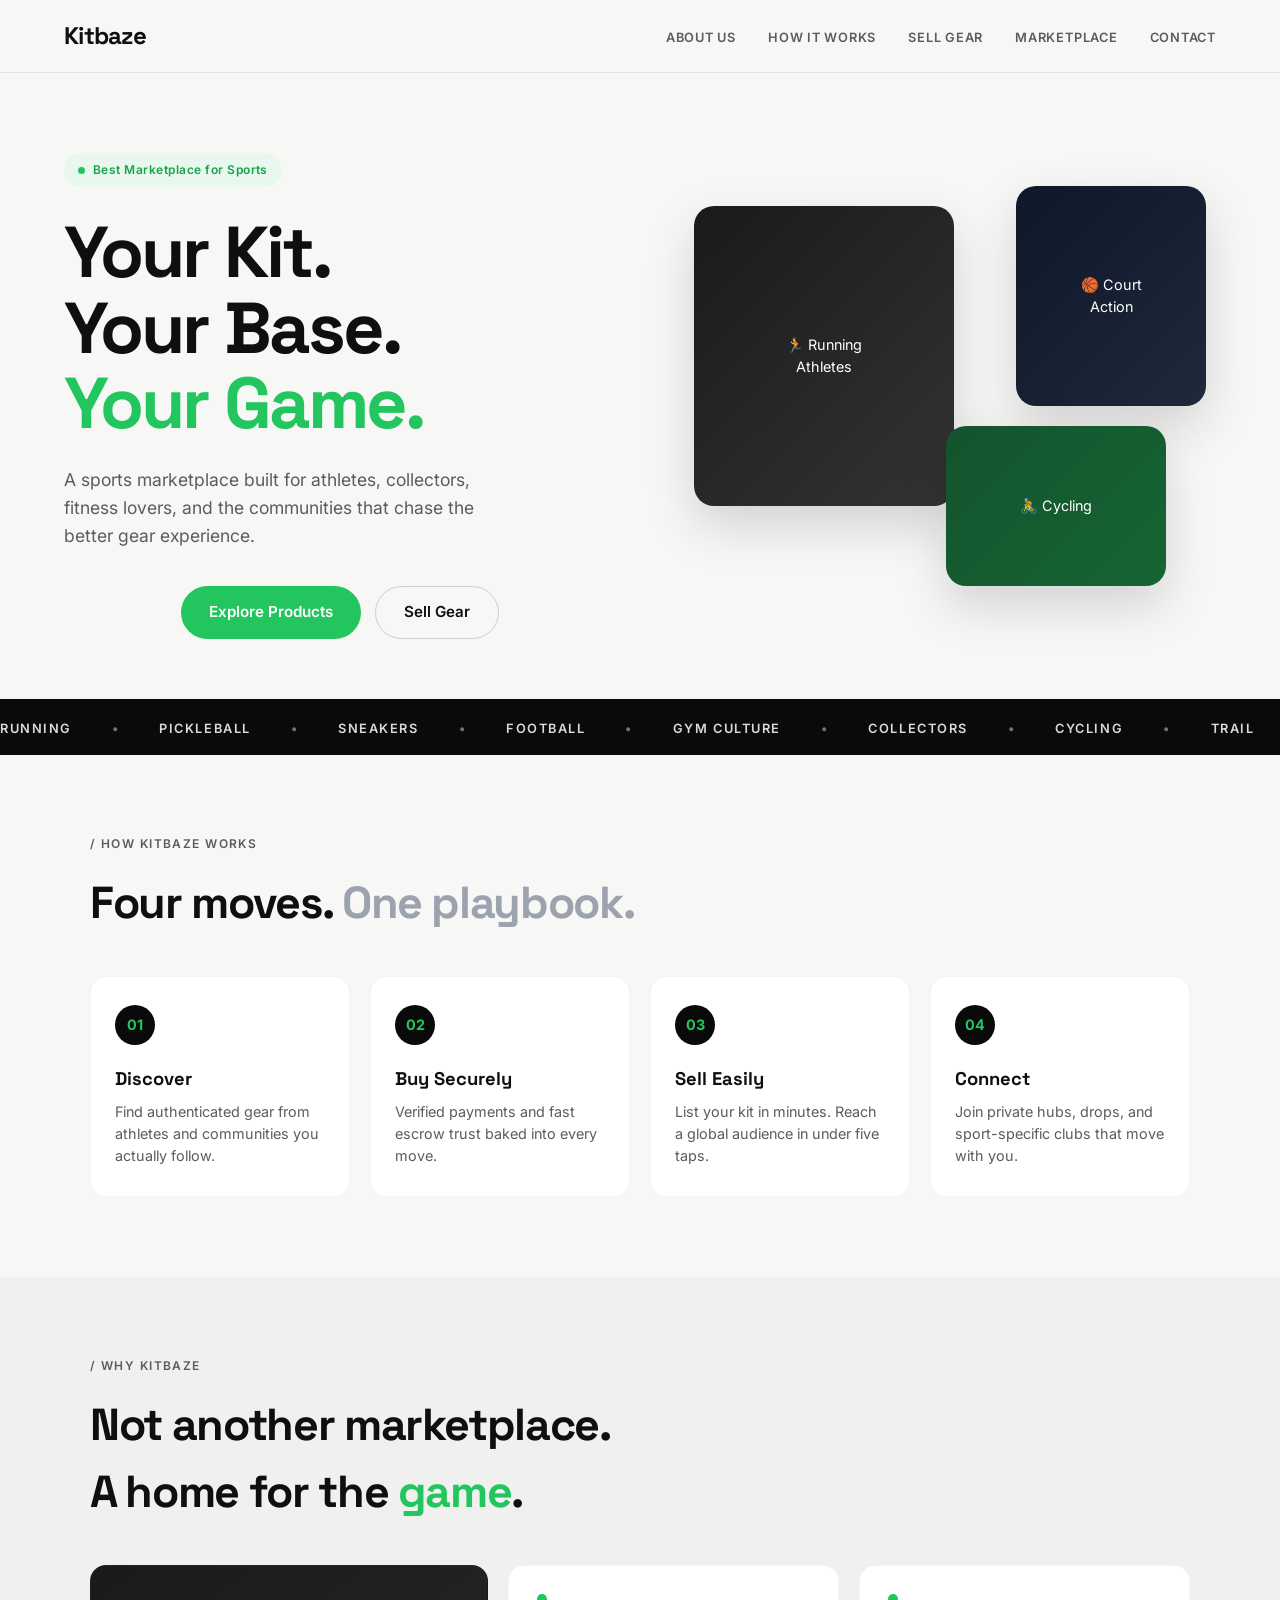
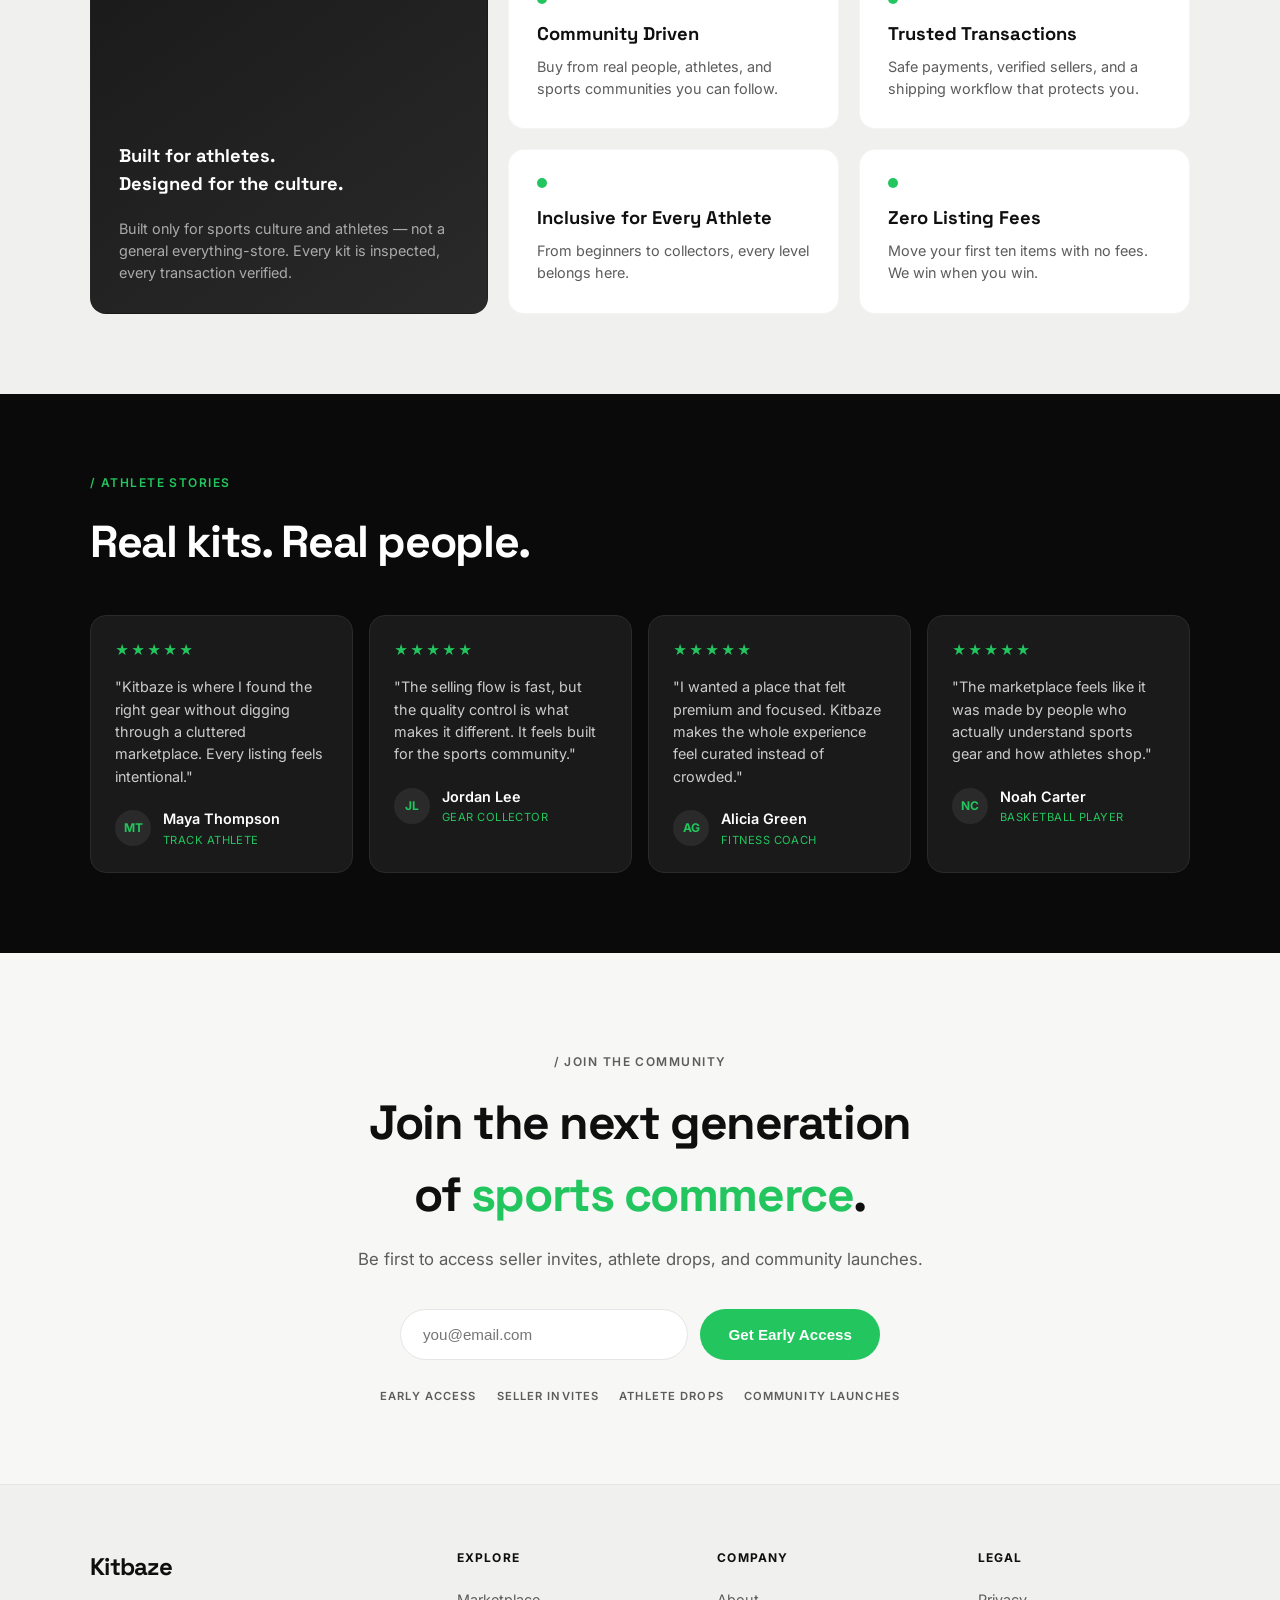
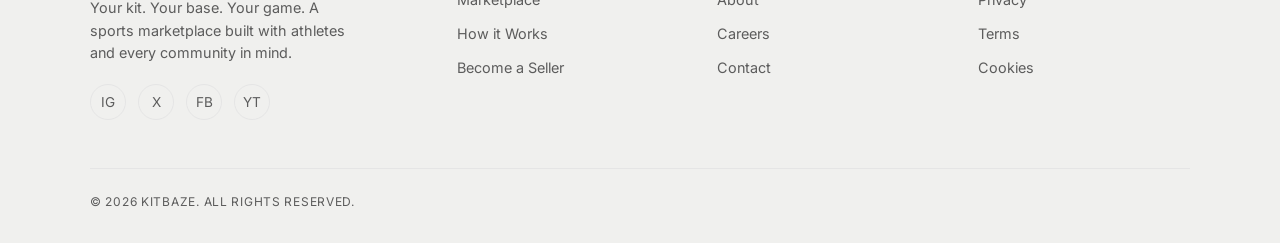
==== commit b40efb92: "Add Contact link to homepage navigation and footer" ====
--- a/index.html
+++ b/index.html
@@ -111,6 +111,7 @@
         <li><a href="how-it-works.html">How It Works</a></li>
         <li><a href="seller.html">Sell Gear</a></li>
         <li><a href="marketplace.html">Marketplace</a></li>
+        <li><a href="contact.html">Contact</a></li>
       </ul>
     </div>
   </nav>
@@ -236,7 +237,7 @@
         <h4>Company</h4>
         <a href="about.html">About</a>
         <a href="#">Careers</a>
-        <a href="#">Contact</a>
+        <a href="contact.html">Contact</a>
       </div>
       <div class="footer-col">
         <h4>Legal</h4>
